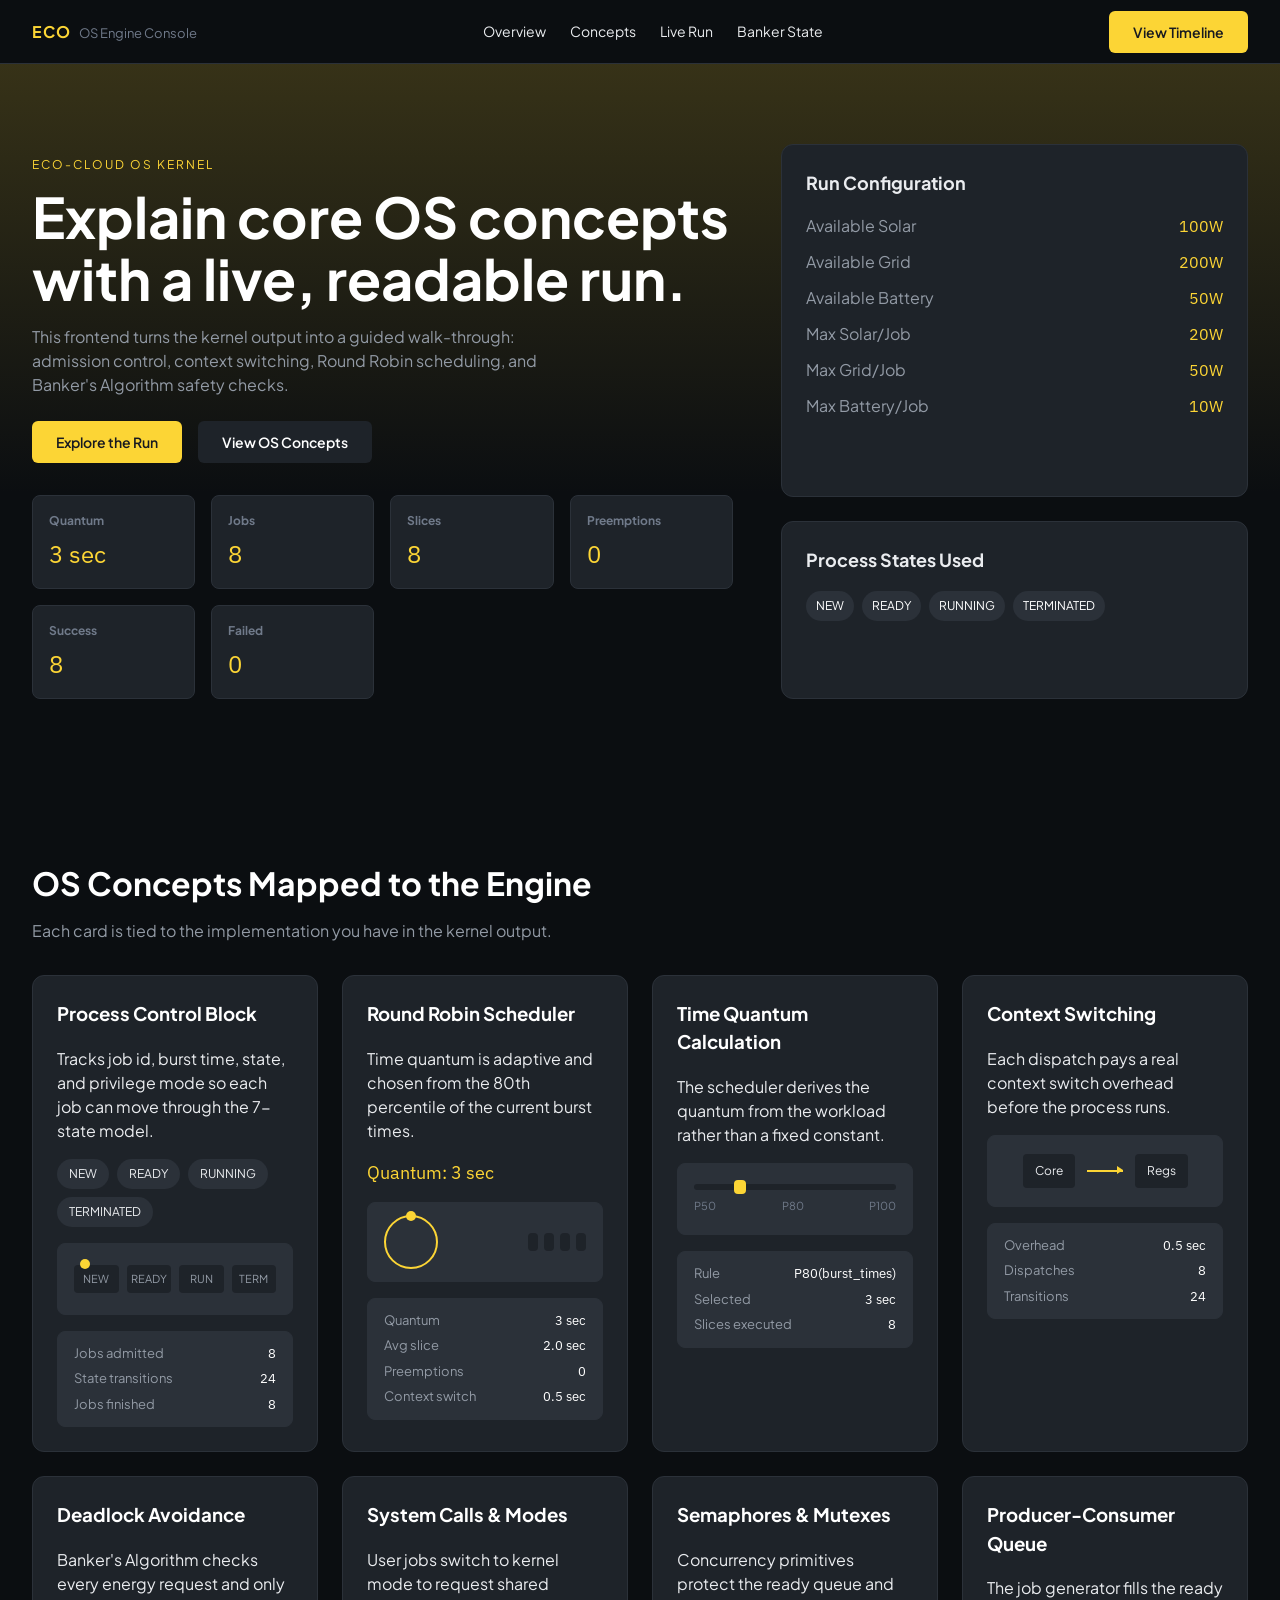
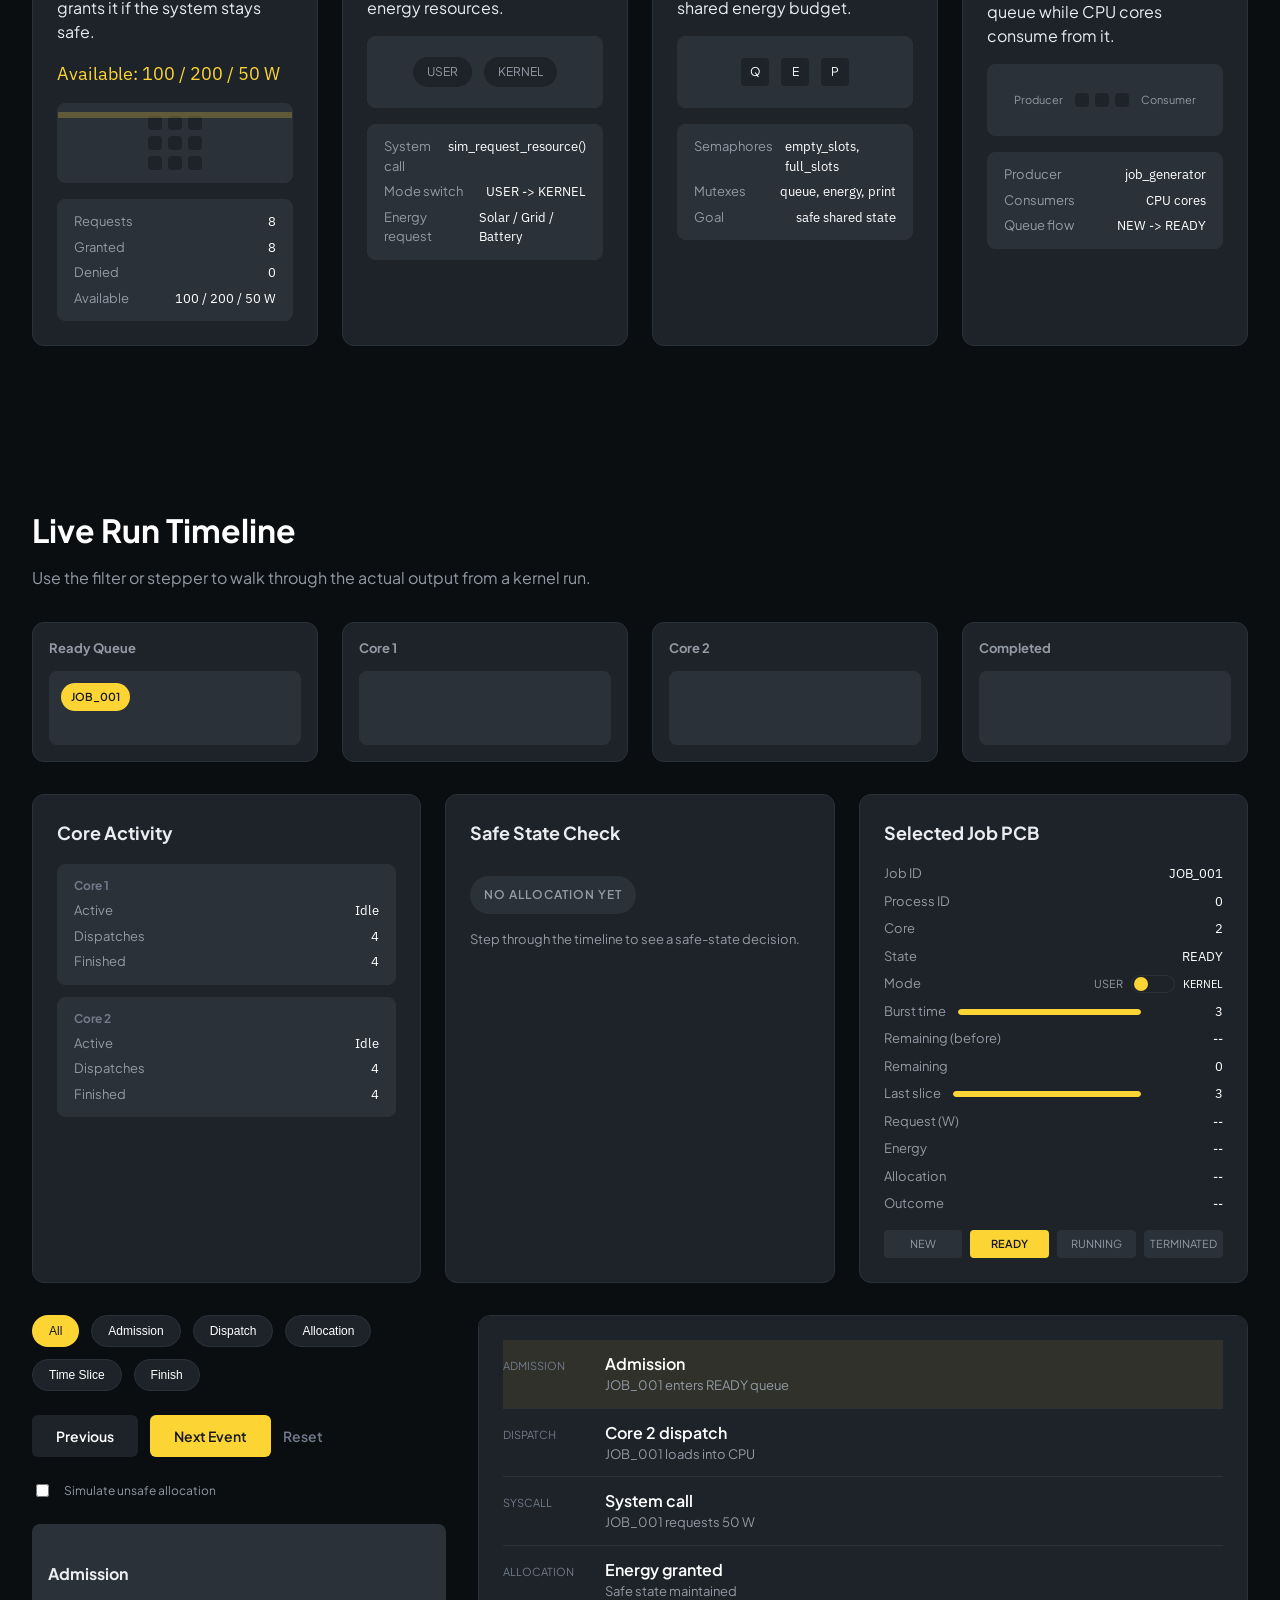
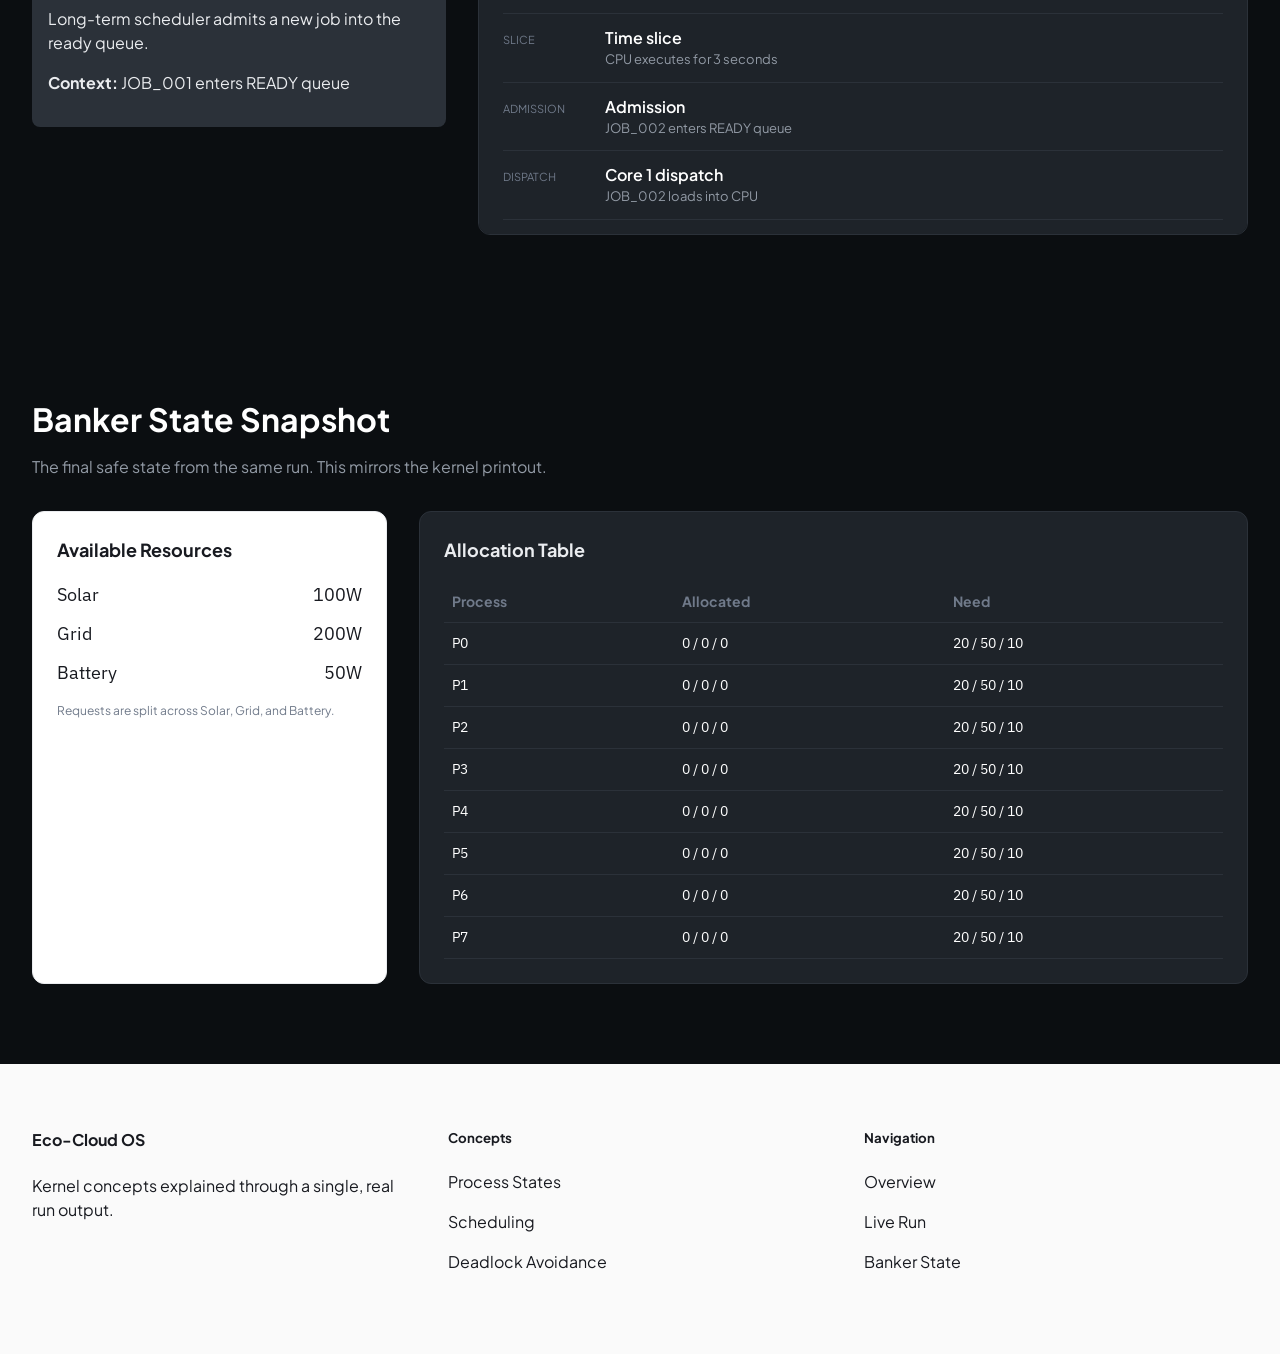
==== src/os_engine/frontend/index.html @ 84fdca2f "frontend added" ====
<!DOCTYPE html>
<html lang="en">
<head>
  <meta charset="utf-8" />
  <meta name="viewport" content="width=device-width, initial-scale=1" />
  <title>Eco-Cloud OS Engine Frontend</title>
  <link rel="stylesheet" href="styles.css" />
</head>
<body>
  <header class="top-nav">
    <div class="nav-brand">
      <span class="brand-mark">ECO</span>
      <span class="brand-sub">OS Engine Console</span>
    </div>
    <nav class="nav-links">
      <a href="#overview">Overview</a>
      <a href="#concepts">Concepts</a>
      <a href="#run">Live Run</a>
      <a href="#banker">Banker State</a>
    </nav>
    <button class="btn-primary" data-scroll="run">View Timeline</button>
  </header>

  <main>
    <section class="hero" id="overview">
      <div class="hero-content">
        <p class="eyebrow">Eco-Cloud OS Kernel</p>
        <h1>Explain core OS concepts with a live, readable run.</h1>
        <p class="hero-subtitle">
          This frontend turns the kernel output into a guided walk-through: admission control,
          context switching, Round Robin scheduling, and Banker's Algorithm safety checks.
        </p>
        <div class="hero-actions">
          <button class="btn-primary" data-scroll="run">Explore the Run</button>
          <button class="btn-secondary" data-scroll="concepts">View OS Concepts</button>
        </div>
        <div class="hero-stats" id="summary-cards"></div>
      </div>
      <div class="hero-panel">
        <div class="panel-card">
          <h3>Run Configuration</h3>
          <div class="panel-grid" id="run-config"></div>
        </div>
        <div class="panel-card">
          <h3>Process States Used</h3>
          <div class="state-chips" id="state-chips"></div>
        </div>
      </div>
    </section>

    <section class="section" id="concepts">
      <div class="section-header">
        <h2>OS Concepts Mapped to the Engine</h2>
        <p>Each card is tied to the implementation you have in the kernel output.</p>
      </div>
      <div class="card-grid">
        <article class="concept-card">
          <h3>Process Control Block</h3>
          <p>Tracks job id, burst time, state, and privilege mode so each job can move through the 7-state model.</p>
          <div class="pill-row">
            <span>NEW</span><span>READY</span><span>RUNNING</span><span>TERMINATED</span>
          </div>
          <div class="concept-visual pcb-visual" aria-hidden="true">
            <div class="state-track">
              <span>NEW</span>
              <span>READY</span>
              <span>RUN</span>
              <span>TERM</span>
              <div class="state-dot"></div>
            </div>
          </div>
          <div class="concept-detail" id="pcb-details"></div>
        </article>
        <article class="concept-card">
          <h3>Round Robin Scheduler</h3>
          <p>Time quantum is adaptive and chosen from the 80th percentile of the current burst times.</p>
          <div class="metric" id="rr-quantum">Quantum: -- sec</div>
          <div class="concept-visual rr-visual" aria-hidden="true">
            <div class="rr-ring">
              <div class="rr-token"></div>
            </div>
            <div class="rr-queue">
              <span></span><span></span><span></span><span></span>
            </div>
          </div>
          <div class="concept-detail" id="rr-details"></div>
        </article>
        <article class="concept-card">
          <h3>Time Quantum Calculation</h3>
          <p>The scheduler derives the quantum from the workload rather than a fixed constant.</p>
          <div class="concept-visual quantum-visual" aria-hidden="true">
            <div class="quantum-bar">
              <div class="quantum-marker"></div>
            </div>
            <div class="quantum-labels">
              <span>P50</span><span>P80</span><span>P100</span>
            </div>
          </div>
          <div class="concept-detail" id="quantum-details"></div>
        </article>
        <article class="concept-card">
          <h3>Context Switching</h3>
          <p>Each dispatch pays a real context switch overhead before the process runs.</p>
          <div class="concept-visual context-visual" aria-hidden="true">
            <div class="context-core">Core</div>
            <div class="context-arrow"></div>
            <div class="context-reg">Regs</div>
          </div>
          <div class="concept-detail" id="context-details"></div>
        </article>
        <article class="concept-card">
          <h3>Deadlock Avoidance</h3>
          <p>Banker's Algorithm checks every energy request and only grants it if the system stays safe.</p>
          <div class="metric" id="banker-available">Available: --</div>
          <div class="concept-visual banker-visual" aria-hidden="true">
            <div class="banker-grid">
              <span></span><span></span><span></span>
              <span></span><span></span><span></span>
              <span></span><span></span><span></span>
            </div>
            <div class="banker-scan"></div>
          </div>
          <div class="concept-detail" id="banker-details"></div>
        </article>
        <article class="concept-card">
          <h3>System Calls & Modes</h3>
          <p>User jobs switch to kernel mode to request shared energy resources.</p>
          <div class="concept-visual syscall-visual" aria-hidden="true">
            <div class="syscall-pill user">USER</div>
            <div class="syscall-pill kernel">KERNEL</div>
          </div>
          <div class="concept-detail" id="syscall-details"></div>
        </article>
        <article class="concept-card">
          <h3>Semaphores & Mutexes</h3>
          <p>Concurrency primitives protect the ready queue and shared energy budget.</p>
          <div class="concept-visual sync-visual" aria-hidden="true">
            <div class="lock">Q</div>
            <div class="lock">E</div>
            <div class="lock">P</div>
          </div>
          <div class="concept-detail" id="sync-details"></div>
        </article>
        <article class="concept-card">
          <h3>Producer-Consumer Queue</h3>
          <p>The job generator fills the ready queue while CPU cores consume from it.</p>
          <div class="concept-visual queue-visual" aria-hidden="true">
            <div class="queue-producer">Producer</div>
            <div class="queue-buffer">
              <span></span><span></span><span></span>
            </div>
            <div class="queue-consumer">Consumer</div>
          </div>
          <div class="concept-detail" id="queue-details"></div>
        </article>
      </div>
    </section>

    <section class="section" id="run">
      <div class="section-header">
        <h2>Live Run Timeline</h2>
        <p>Use the filter or stepper to walk through the actual output from a kernel run.</p>
      </div>
      <div class="core-sim">
        <div class="core-column">
          <h4>Ready Queue</h4>
          <div class="slot" id="queue-lane"></div>
        </div>
        <div class="core-column">
          <h4>Core 1</h4>
          <div class="slot" id="core-1"></div>
        </div>
        <div class="core-column">
          <h4>Core 2</h4>
          <div class="slot" id="core-2"></div>
        </div>
        <div class="core-column">
          <h4>Completed</h4>
          <div class="slot" id="done-lane"></div>
        </div>
      </div>
      <div class="run-insights">
        <div class="panel-card">
          <h3>Core Activity</h3>
          <div class="core-stats" id="core-stats"></div>
        </div>
        <div class="panel-card">
          <h3>Safe State Check</h3>
          <div class="safe-indicator" id="safe-indicator"></div>
          <div class="safe-detail" id="safe-detail"></div>
          <div class="matrix-table" id="matrix-grid"></div>
        </div>
        <div class="panel-card">
          <h3>Selected Job PCB</h3>
          <div class="pcb-grid" id="pcb-grid"></div>
          <div class="lifecycle" id="lifecycle-steps"></div>
        </div>
      </div>
      <div class="run-layout">
        <div class="run-controls">
          <div class="filter-row" id="event-filters"></div>
          <div class="stepper">
            <button class="btn-secondary" id="step-prev">Previous</button>
            <button class="btn-primary" id="step-next">Next Event</button>
            <button class="btn-tertiary" id="step-reset">Reset</button>
          </div>
          <label class="toggle">
            <input type="checkbox" id="unsafe-toggle" />
            <span>Simulate unsafe allocation</span>
          </label>
          <div class="event-detail" id="event-detail">
            <p>Select an event to see the explanation.</p>
          </div>
        </div>
        <div class="run-events" id="event-list"></div>
      </div>
    </section>

    <section class="section" id="banker">
      <div class="section-header">
        <h2>Banker State Snapshot</h2>
        <p>The final safe state from the same run. This mirrors the kernel printout.</p>
      </div>
      <div class="banker-layout">
        <div class="panel-card light">
          <h3>Available Resources</h3>
          <div class="resource-grid" id="available-grid"></div>
          <div class="resource-note">Requests are split across Solar, Grid, and Battery.</div>
        </div>
        <div class="panel-card">
          <h3>Allocation Table</h3>
          <div class="table-wrap">
            <table>
              <thead>
                <tr>
                  <th>Process</th>
                  <th>Allocated</th>
                  <th>Need</th>
                </tr>
              </thead>
              <tbody id="banker-table"></tbody>
            </table>
          </div>
        </div>
      </div>
    </section>
  </main>

  <footer class="footer-light">
    <div class="footer-grid">
      <div>
        <h4>Eco-Cloud OS</h4>
        <p>Kernel concepts explained through a single, real run output.</p>
      </div>
      <div>
        <h5>Concepts</h5>
        <p>Process States</p>
        <p>Scheduling</p>
        <p>Deadlock Avoidance</p>
      </div>
      <div>
        <h5>Navigation</h5>
        <p>Overview</p>
        <p>Live Run</p>
        <p>Banker State</p>
      </div>
    </div>
  </footer>

  <script src="app.js"></script>
</body>
</html>
---- src/os_engine/frontend/styles.css ----
@import url("https://fonts.googleapis.com/css2?family=IBM+Plex+Sans:wght@400;500;600;700&family=Plus+Jakarta+Sans:wght@400;500;600;700&display=swap");

:root {
  --primary: #fcd535;
  --primary-active: #f0b90b;
  --primary-disabled: #3a3a1f;
  --ink: #181a20;
  --body: #eaecef;
  --body-on-light: #181a20;
  --muted: #707a8a;
  --muted-strong: #929aa5;
  --hairline-on-light: #eaecef;
  --hairline-on-dark: #2b3139;
  --border-strong: #cdd1d6;
  --canvas-light: #ffffff;
  --canvas-dark: #0b0e11;
  --surface-card-dark: #1e2329;
  --surface-elevated-dark: #2b3139;
  --surface-soft-light: #fafafa;
  --surface-strong-light: #f5f5f5;
  --on-primary: #181a20;
  --on-dark: #ffffff;
  --trading-up: #0ecb81;
  --trading-down: #f6465d;
  --info: #3b82f6;

  --radius-sm: 4px;
  --radius-md: 6px;
  --radius-lg: 8px;
  --radius-xl: 12px;
  --radius-pill: 9999px;

  --space-xs: 8px;
  --space-sm: 12px;
  --space-md: 16px;
  --space-lg: 24px;
  --space-xl: 32px;
  --space-xxl: 48px;
  --space-section: 80px;

  --font-display: "Plus Jakarta Sans", "BinanceNova", -apple-system, BlinkMacSystemFont, "Segoe UI", sans-serif;
  --font-number: "IBM Plex Sans", "BinancePlex", "Plus Jakarta Sans", sans-serif;
}

* {
  box-sizing: border-box;
}

body {
  margin: 0;
  font-family: var(--font-display);
  background: var(--canvas-dark);
  color: var(--body);
  line-height: 1.5;
}

a {
  color: inherit;
  text-decoration: none;
}

.top-nav {
  display: flex;
  align-items: center;
  justify-content: space-between;
  padding: 0 var(--space-xl);
  height: 64px;
  background: var(--canvas-dark);
  border-bottom: 1px solid var(--hairline-on-dark);
  position: sticky;
  top: 0;
  z-index: 10;
}

.nav-brand {
  display: flex;
  align-items: baseline;
  gap: var(--space-xs);
}

.brand-mark {
  font-weight: 700;
  color: var(--primary);
  letter-spacing: 1px;
}

.brand-sub {
  font-size: 13px;
  color: var(--muted);
}

.nav-links {
  display: flex;
  gap: var(--space-lg);
  font-size: 14px;
  color: var(--body);
}

.btn-primary,
.btn-secondary,
.btn-tertiary {
  border: none;
  cursor: pointer;
  font-family: var(--font-display);
  font-size: 14px;
  font-weight: 600;
}

.btn-primary {
  background: var(--primary);
  color: var(--on-primary);
  padding: 12px 24px;
  border-radius: var(--radius-md);
}

.btn-secondary {
  background: var(--surface-card-dark);
  color: var(--on-dark);
  padding: 12px 24px;
  border-radius: var(--radius-md);
}

.btn-tertiary {
  background: transparent;
  color: var(--muted);
  padding: 12px 0;
}

.hero {
  display: grid;
  grid-template-columns: minmax(0, 1.2fr) minmax(0, 0.8fr);
  gap: var(--space-xxl);
  padding: var(--space-section) var(--space-xl);
  background: linear-gradient(180deg, rgba(252, 213, 53, 0.18) 0%, rgba(11, 14, 17, 0.9) 60%);
}

.hero-content h1 {
  font-size: 56px;
  line-height: 1.1;
  margin: 0 0 var(--space-md);
  color: var(--on-dark);
}

.eyebrow {
  text-transform: uppercase;
  letter-spacing: 2px;
  font-size: 12px;
  color: var(--primary);
}

.hero-subtitle {
  max-width: 520px;
  color: var(--muted-strong);
}

.hero-actions {
  display: flex;
  gap: var(--space-md);
  margin: var(--space-lg) 0 var(--space-xl);
}

.hero-stats {
  display: grid;
  grid-template-columns: repeat(auto-fit, minmax(160px, 1fr));
  gap: var(--space-md);
}

.stat-card {
  padding: var(--space-md);
  border-radius: var(--radius-lg);
  background: var(--surface-card-dark);
  border: 1px solid var(--hairline-on-dark);
}

.stat-card h4 {
  margin: 0 0 6px;
  font-size: 12px;
  color: var(--muted);
}

.stat-card .value {
  font-family: var(--font-number);
  font-size: 24px;
  color: var(--primary);
}

.hero-panel {
  display: grid;
  gap: var(--space-lg);
}

.panel-card {
  background: var(--surface-card-dark);
  border-radius: var(--radius-xl);
  padding: var(--space-lg);
  border: 1px solid var(--hairline-on-dark);
}

.panel-card.light {
  background: var(--canvas-light);
  color: var(--body-on-light);
  border: 1px solid var(--hairline-on-light);
}

.panel-card h3 {
  margin-top: 0;
  font-size: 18px;
}

.panel-grid {
  display: grid;
  gap: var(--space-sm);
}

.panel-row {
  display: flex;
  justify-content: space-between;
  color: var(--muted-strong);
}

.panel-row span:last-child {
  color: var(--primary);
  font-family: var(--font-number);
}

.state-chips {
  display: flex;
  flex-wrap: wrap;
  gap: var(--space-xs);
}

.state-chips span {
  padding: 6px 10px;
  border-radius: var(--radius-pill);
  background: var(--surface-elevated-dark);
  font-size: 12px;
  color: var(--on-dark);
}

.section {
  padding: var(--space-section) var(--space-xl);
}

.section-header h2 {
  margin: 0 0 var(--space-sm);
  font-size: 32px;
  color: var(--on-dark);
}

.section-header p {
  margin: 0 0 var(--space-xl);
  color: var(--muted-strong);
}

.card-grid {
  display: grid;
  grid-template-columns: repeat(auto-fit, minmax(240px, 1fr));
  gap: var(--space-lg);
}

.concept-card {
  background: var(--surface-card-dark);
  padding: var(--space-lg);
  border-radius: var(--radius-xl);
  border: 1px solid var(--hairline-on-dark);
}

.concept-card h3 {
  margin-top: 0;
  color: var(--on-dark);
}

.pill-row {
  display: flex;
  gap: var(--space-xs);
  margin-top: var(--space-md);
  flex-wrap: wrap;
}

.pill-row span {
  padding: 6px 12px;
  border-radius: var(--radius-pill);
  background: var(--surface-elevated-dark);
  font-size: 12px;
}

.metric {
  margin-top: var(--space-md);
  font-family: var(--font-number);
  font-size: 18px;
  color: var(--primary);
}

.concept-visual {
  margin-top: var(--space-md);
  padding: var(--space-sm) var(--space-md);
  border-radius: var(--radius-lg);
  background: var(--surface-elevated-dark);
  border: 1px solid var(--hairline-on-dark);
  display: flex;
  align-items: center;
  justify-content: center;
  min-height: 72px;
  position: relative;
  overflow: hidden;
}

.state-track {
  display: grid;
  grid-template-columns: repeat(4, 1fr);
  gap: var(--space-xs);
  width: 100%;
  text-align: center;
  font-size: 11px;
  color: var(--muted-strong);
  position: relative;
}

.state-track span {
  padding: 6px 0;
  border-radius: var(--radius-sm);
  background: var(--surface-card-dark);
}

.state-dot {
  position: absolute;
  top: -6px;
  left: 6px;
  width: 10px;
  height: 10px;
  border-radius: 50%;
  background: var(--primary);
  animation: state-move 4s steps(4) infinite;
}

.rr-visual {
  justify-content: space-between;
}

.rr-ring {
  width: 54px;
  height: 54px;
  border-radius: 50%;
  border: 2px solid var(--primary);
  position: relative;
}

.rr-token {
  position: absolute;
  width: 10px;
  height: 10px;
  border-radius: 50%;
  background: var(--primary);
  top: -6px;
  left: 50%;
  transform: translateX(-50%);
  animation: rr-spin 3s linear infinite;
  transform-origin: 50% 32px;
}

.rr-queue {
  display: flex;
  gap: 6px;
}

.rr-queue span {
  width: 10px;
  height: 18px;
  border-radius: var(--radius-sm);
  background: var(--surface-card-dark);
  animation: rr-pulse 2.6s infinite;
}

.rr-queue span:nth-child(2) {
  animation-delay: 0.4s;
}

.rr-queue span:nth-child(3) {
  animation-delay: 0.8s;
}

.rr-queue span:nth-child(4) {
  animation-delay: 1.2s;
}

.quantum-visual {
  flex-direction: column;
  gap: 8px;
}

.quantum-bar {
  width: 100%;
  height: 6px;
  border-radius: var(--radius-pill);
  background: var(--surface-card-dark);
  position: relative;
}

.quantum-marker {
  position: absolute;
  top: -4px;
  left: 20%;
  width: 12px;
  height: 14px;
  border-radius: var(--radius-sm);
  background: var(--primary);
  animation: quantum-slide 3s ease-in-out infinite;
}

.quantum-labels {
  width: 100%;
  display: flex;
  justify-content: space-between;
  font-size: 11px;
  color: var(--muted);
}

.context-visual {
  gap: var(--space-sm);
}

.context-core,
.context-reg {
  padding: 8px 12px;
  border-radius: var(--radius-sm);
  background: var(--surface-card-dark);
  font-size: 12px;
}

.context-arrow {
  width: 36px;
  height: 2px;
  background: var(--primary);
  position: relative;
  animation: context-swap 2.6s ease-in-out infinite;
}

.context-arrow::after {
  content: "";
  position: absolute;
  right: 0;
  top: -4px;
  border-left: 6px solid var(--primary);
  border-top: 4px solid transparent;
  border-bottom: 4px solid transparent;
}

.banker-visual {
  position: relative;
}

.banker-grid {
  display: grid;
  grid-template-columns: repeat(3, 14px);
  gap: 6px;
}

.banker-grid span {
  width: 14px;
  height: 14px;
  border-radius: var(--radius-sm);
  background: var(--surface-card-dark);
}

.banker-scan {
  position: absolute;
  width: 100%;
  height: 6px;
  background: rgba(252, 213, 53, 0.25);
  top: 8px;
  left: 0;
  animation: banker-scan 2.8s ease-in-out infinite;
}

.syscall-visual {
  gap: var(--space-sm);
}

.syscall-pill {
  padding: 6px 14px;
  border-radius: var(--radius-pill);
  font-size: 12px;
  background: var(--surface-card-dark);
  color: var(--muted-strong);
}

.syscall-pill.kernel {
  animation: syscall-toggle 2.4s infinite;
}

.sync-visual {
  gap: var(--space-sm);
}

.lock {
  width: 28px;
  height: 28px;
  border-radius: var(--radius-sm);
  background: var(--surface-card-dark);
  display: grid;
  place-items: center;
  font-size: 12px;
  color: var(--on-dark);
  animation: lock-pulse 2.6s infinite;
}

.lock:nth-child(2) {
  animation-delay: 0.4s;
}

.lock:nth-child(3) {
  animation-delay: 0.8s;
}

.queue-visual {
  gap: var(--space-sm);
}

.queue-producer,
.queue-consumer {
  font-size: 11px;
  color: var(--muted-strong);
}

.queue-buffer {
  display: flex;
  gap: 6px;
}

.queue-buffer span {
  width: 14px;
  height: 14px;
  border-radius: var(--radius-sm);
  background: var(--surface-card-dark);
  animation: queue-fill 2.2s infinite;
}

.queue-buffer span:nth-child(2) {
  animation-delay: 0.4s;
}

.queue-buffer span:nth-child(3) {
  animation-delay: 0.8s;
}

.concept-detail {
  margin-top: var(--space-md);
  padding: var(--space-sm) var(--space-md);
  border-radius: var(--radius-lg);
  background: var(--surface-elevated-dark);
  border: 1px solid var(--hairline-on-dark);
  font-size: 13px;
  color: var(--muted-strong);
  display: grid;
  gap: 6px;
}

.concept-detail .detail-row {
  display: flex;
  justify-content: space-between;
  gap: var(--space-sm);
}

.concept-detail .detail-row span:last-child {
  color: var(--on-dark);
  font-family: var(--font-number);
}

.run-layout {
  display: grid;
  grid-template-columns: minmax(280px, 0.7fr) minmax(0, 1.3fr);
  gap: var(--space-xl);
}

.core-sim {
  display: grid;
  grid-template-columns: repeat(auto-fit, minmax(180px, 1fr));
  gap: var(--space-lg);
  margin-bottom: var(--space-xl);
}

.run-insights {
  display: grid;
  grid-template-columns: repeat(auto-fit, minmax(240px, 1fr));
  gap: var(--space-lg);
  margin-bottom: var(--space-xl);
}

.core-stats {
  display: grid;
  gap: var(--space-sm);
}

.core-card {
  padding: var(--space-sm) var(--space-md);
  border-radius: var(--radius-lg);
  background: var(--surface-elevated-dark);
  border: 1px solid var(--hairline-on-dark);
  display: grid;
  gap: 6px;
  font-size: 13px;
}

.core-card h4 {
  margin: 0;
  font-size: 12px;
  color: var(--muted);
}

.core-row {
  display: flex;
  justify-content: space-between;
  color: var(--muted-strong);
}

.core-row span:last-child {
  color: var(--on-dark);
  font-family: var(--font-number);
}

.safe-indicator {
  margin-top: var(--space-sm);
  padding: 10px 14px;
  border-radius: var(--radius-pill);
  font-weight: 600;
  font-size: 12px;
  text-transform: uppercase;
  letter-spacing: 1px;
  background: var(--surface-elevated-dark);
  color: var(--muted-strong);
  display: inline-flex;
  align-items: center;
  gap: 8px;
}

.safe-indicator.safe {
  background: rgba(14, 203, 129, 0.16);
  color: var(--trading-up);
}

.safe-indicator.unsafe {
  background: rgba(246, 70, 93, 0.18);
  color: var(--trading-down);
}

.safe-detail {
  margin-top: var(--space-md);
  font-size: 13px;
  color: var(--muted-strong);
  display: grid;
  gap: 6px;
}

.matrix-table {
  margin-top: var(--space-md);
  display: grid;
  grid-template-columns: 1fr repeat(3, minmax(46px, 1fr));
  gap: 6px 10px;
  font-size: 11px;
  color: var(--muted-strong);
  font-family: var(--font-number);
}

.matrix-table .matrix-head {
  text-transform: uppercase;
  letter-spacing: 1px;
  color: var(--muted);
  font-size: 10px;
}

.matrix-table .matrix-cell {
  padding: 4px 6px;
  border-radius: var(--radius-sm);
  background: var(--surface-elevated-dark);
  color: var(--on-dark);
  text-align: right;
}

.matrix-table .matrix-row-label {
  text-align: left;
  color: var(--muted-strong);
}

.pcb-grid {
  display: grid;
  gap: var(--space-xs);
  margin-top: var(--space-sm);
}

.pcb-row {
  display: flex;
  justify-content: space-between;
  font-size: 13px;
  color: var(--muted-strong);
  gap: var(--space-sm);
  align-items: center;
}

.pcb-row span:last-child {
  color: var(--on-dark);
  font-family: var(--font-number);
}

.pcb-bar {
  flex: 1;
  height: 6px;
  border-radius: var(--radius-pill);
  background: var(--surface-card-dark);
  position: relative;
  overflow: hidden;
}

.pcb-bar-fill {
  height: 100%;
  background: var(--primary);
  border-radius: var(--radius-pill);
  width: 0;
  transition: width 0.3s ease;
}

.pcb-value {
  min-width: 70px;
  text-align: right;
}

.mode-switch {
  display: inline-flex;
  align-items: center;
  gap: 8px;
  margin-left: auto;
}

.mode-label {
  font-size: 11px;
  color: var(--muted-strong);
}

.mode-track {
  width: 44px;
  height: 18px;
  border-radius: var(--radius-pill);
  background: var(--surface-card-dark);
  border: 1px solid var(--hairline-on-dark);
  position: relative;
}

.mode-knob {
  width: 14px;
  height: 14px;
  border-radius: 50%;
  background: var(--primary);
  position: absolute;
  top: 1px;
  left: 2px;
  transition: transform 0.2s ease;
}

.mode-switch.kernel .mode-knob {
  transform: translateX(24px);
}

.lifecycle {
  margin-top: var(--space-md);
  display: grid;
  grid-template-columns: repeat(4, 1fr);
  gap: var(--space-xs);
  font-size: 11px;
}

.lifecycle span {
  padding: 6px 0;
  text-align: center;
  border-radius: var(--radius-sm);
  background: var(--surface-elevated-dark);
  color: var(--muted-strong);
}

.lifecycle span.active {
  background: var(--primary);
  color: var(--on-primary);
  font-weight: 600;
}

.core-column {
  background: var(--surface-card-dark);
  border-radius: var(--radius-xl);
  padding: var(--space-md);
  border: 1px solid var(--hairline-on-dark);
  min-height: 140px;
  display: flex;
  flex-direction: column;
  gap: var(--space-sm);
}

.core-column h4 {
  margin: 0;
  font-size: 13px;
  color: var(--muted-strong);
}

.slot {
  flex: 1;
  border-radius: var(--radius-lg);
  background: var(--surface-elevated-dark);
  padding: var(--space-sm);
  display: flex;
  gap: 6px;
  flex-wrap: wrap;
  align-content: flex-start;
}

.job-chip {
  padding: 6px 10px;
  border-radius: var(--radius-pill);
  background: var(--primary);
  color: var(--on-primary);
  font-size: 11px;
  font-weight: 600;
  animation: job-pop 0.4s ease;
  cursor: pointer;
}

.toggle {
  display: inline-flex;
  align-items: center;
  gap: var(--space-sm);
  font-size: 12px;
  color: var(--muted-strong);
}

.toggle input {
  accent-color: var(--primary);
}

.run-controls {
  display: flex;
  flex-direction: column;
  gap: var(--space-lg);
}

.filter-row {
  display: flex;
  flex-wrap: wrap;
  gap: var(--space-sm);
}

.filter-row button {
  background: var(--surface-card-dark);
  color: var(--on-dark);
  border: 1px solid var(--hairline-on-dark);
  padding: 8px 16px;
  border-radius: var(--radius-pill);
  cursor: pointer;
  font-size: 12px;
}

.filter-row button.active {
  background: var(--primary);
  color: var(--on-primary);
  border-color: transparent;
}

.stepper {
  display: flex;
  flex-wrap: wrap;
  gap: var(--space-sm);
}

.event-detail {
  background: var(--surface-elevated-dark);
  padding: var(--space-md);
  border-radius: var(--radius-lg);
  min-height: 120px;
}

.run-events {
  background: var(--surface-card-dark);
  border-radius: var(--radius-xl);
  border: 1px solid var(--hairline-on-dark);
  padding: var(--space-lg);
  max-height: 520px;
  overflow: auto;
}

.event-item {
  padding: var(--space-sm) 0;
  border-bottom: 1px solid var(--hairline-on-dark);
  display: grid;
  grid-template-columns: 90px 1fr;
  gap: var(--space-sm);
  align-items: baseline;
}

.event-item:last-child {
  border-bottom: none;
}

.event-tag {
  font-size: 11px;
  text-transform: uppercase;
  color: var(--muted);
}

.event-item.active {
  background: rgba(252, 213, 53, 0.08);
}

.event-item .event-title {
  color: var(--on-dark);
  font-weight: 600;
}

.event-item .event-desc {
  color: var(--muted-strong);
  font-size: 13px;
}

.banker-layout {
  display: grid;
  grid-template-columns: minmax(240px, 0.6fr) minmax(0, 1.4fr);
  gap: var(--space-xl);
}

.resource-grid {
  display: grid;
  gap: var(--space-sm);
}

.resource-row {
  display: flex;
  justify-content: space-between;
  font-family: var(--font-number);
  font-size: 18px;
}

.resource-note {
  margin-top: var(--space-md);
  font-size: 12px;
  color: var(--muted);
}

.table-wrap {
  overflow: auto;
}

table {
  width: 100%;
  border-collapse: collapse;
  font-size: 14px;
}

thead {
  text-align: left;
  color: var(--muted);
}

th, td {
  padding: 10px 8px;
  border-bottom: 1px solid var(--hairline-on-dark);
}

td {
  font-family: var(--font-number);
  color: var(--on-dark);
}

.footer-light {
  background: var(--surface-soft-light);
  color: var(--body-on-light);
  padding: 64px var(--space-xl);
}

.footer-grid {
  display: grid;
  gap: var(--space-xl);
  grid-template-columns: repeat(auto-fit, minmax(200px, 1fr));
}

.footer-grid h4,
.footer-grid h5 {
  margin-top: 0;
}

@keyframes state-move {
  0% {
    transform: translateX(0);
  }
  100% {
    transform: translateX(calc(100% - 24px));
  }
}

@keyframes rr-spin {
  0% {
    transform: translateX(-50%) rotate(0deg);
  }
  100% {
    transform: translateX(-50%) rotate(360deg);
  }
}

@keyframes rr-pulse {
  0%, 100% {
    background: var(--surface-card-dark);
  }
  50% {
    background: rgba(252, 213, 53, 0.4);
  }
}

@keyframes quantum-slide {
  0% {
    left: 15%;
  }
  50% {
    left: 65%;
  }
  100% {
    left: 30%;
  }
}

@keyframes context-swap {
  0%, 100% {
    width: 36px;
    opacity: 0.6;
  }
  50% {
    width: 56px;
    opacity: 1;
  }
}

@keyframes banker-scan {
  0% {
    top: 6px;
    opacity: 0.2;
  }
  50% {
    top: 32px;
    opacity: 0.6;
  }
  100% {
    top: 6px;
    opacity: 0.2;
  }
}

@keyframes syscall-toggle {
  0%, 100% {
    background: var(--surface-card-dark);
    color: var(--muted-strong);
  }
  50% {
    background: var(--primary);
    color: var(--on-primary);
  }
}

@keyframes lock-pulse {
  0%, 100% {
    background: var(--surface-card-dark);
  }
  50% {
    background: rgba(252, 213, 53, 0.35);
  }
}

@keyframes queue-fill {
  0%, 100% {
    background: var(--surface-card-dark);
  }
  50% {
    background: rgba(252, 213, 53, 0.4);
  }
}

@keyframes job-pop {
  0% {
    transform: scale(0.9);
    opacity: 0.5;
  }
  100% {
    transform: scale(1);
    opacity: 1;
  }
}

@media (max-width: 1024px) {
  .hero {
    grid-template-columns: 1fr;
  }

  .run-layout,
  .banker-layout {
    grid-template-columns: 1fr;
  }

  .top-nav {
    flex-direction: column;
    height: auto;
    gap: var(--space-sm);
    padding: var(--space-md) var(--space-lg);
  }

  .nav-links {
    flex-wrap: wrap;
    justify-content: center;
  }
}

@media (max-width: 720px) {
  .hero-content h1 {
    font-size: 38px;
  }

  .section {
    padding: 56px var(--space-lg);
  }
}
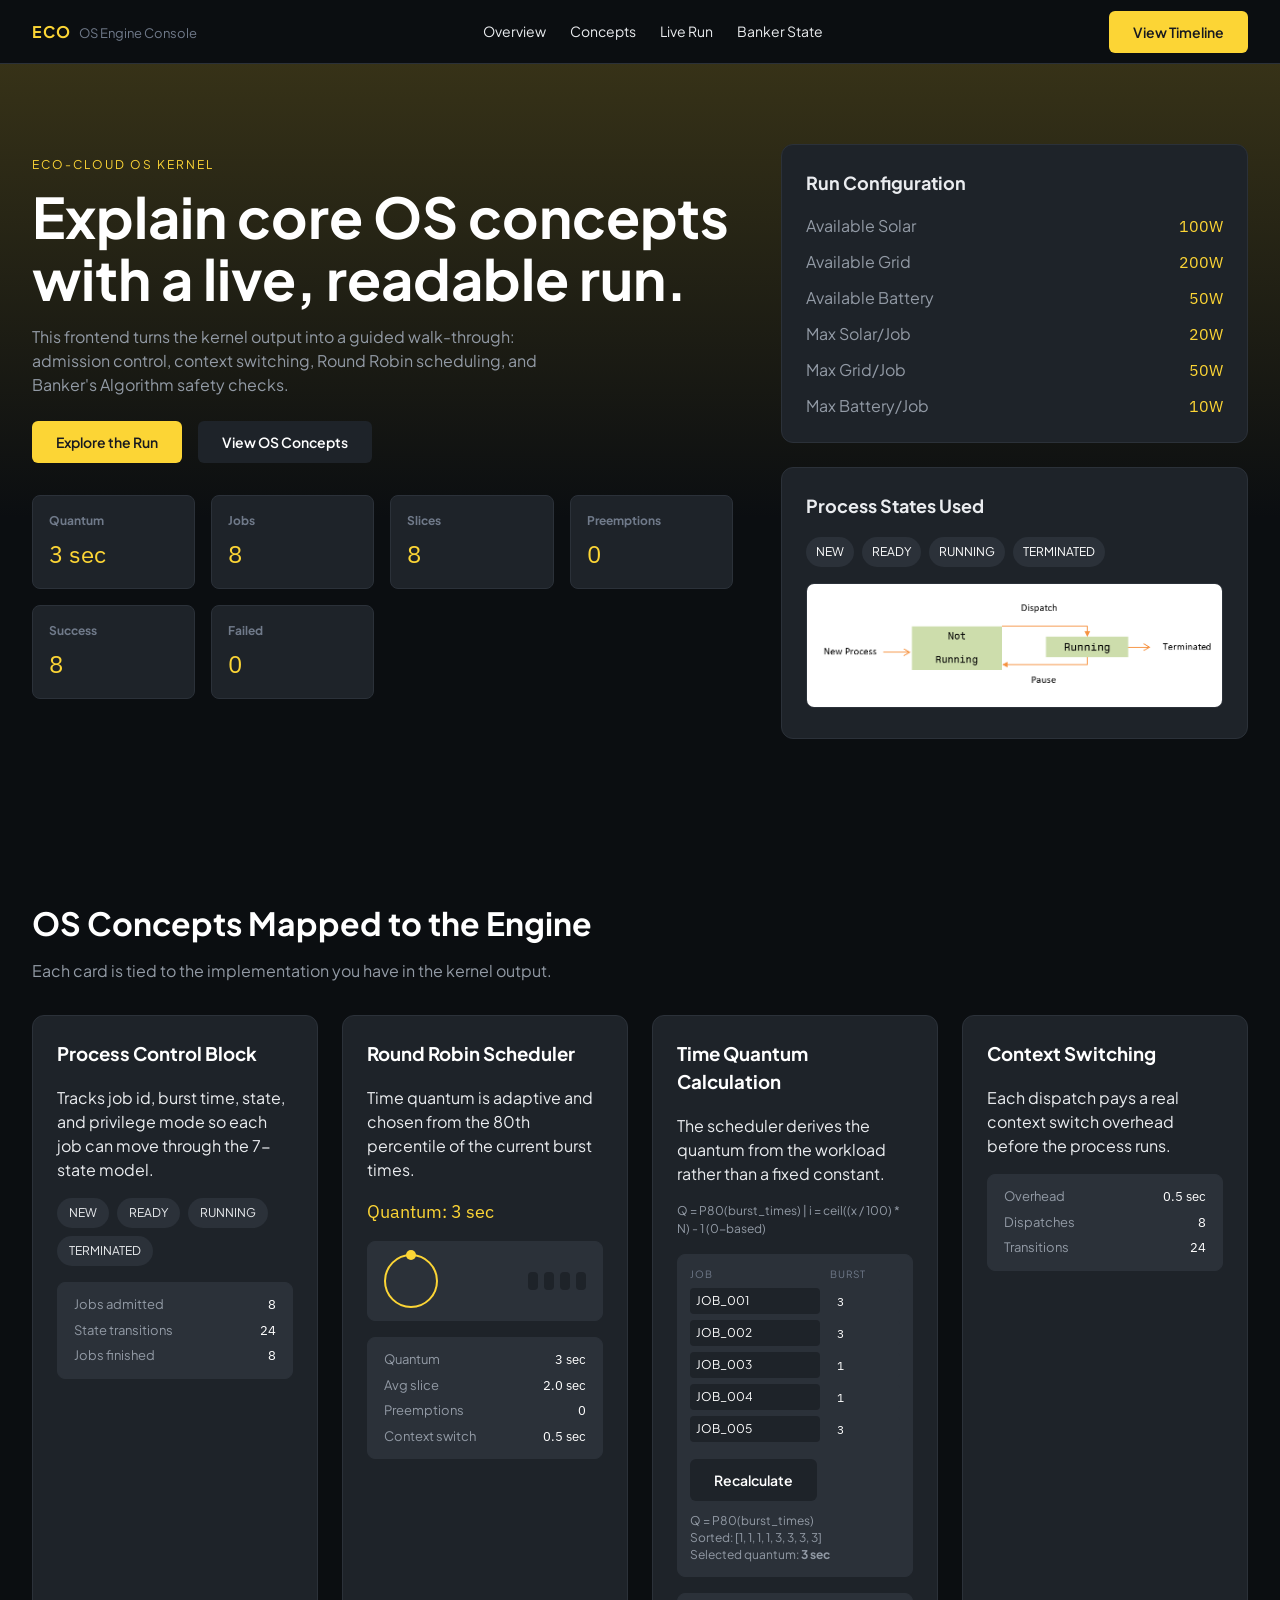
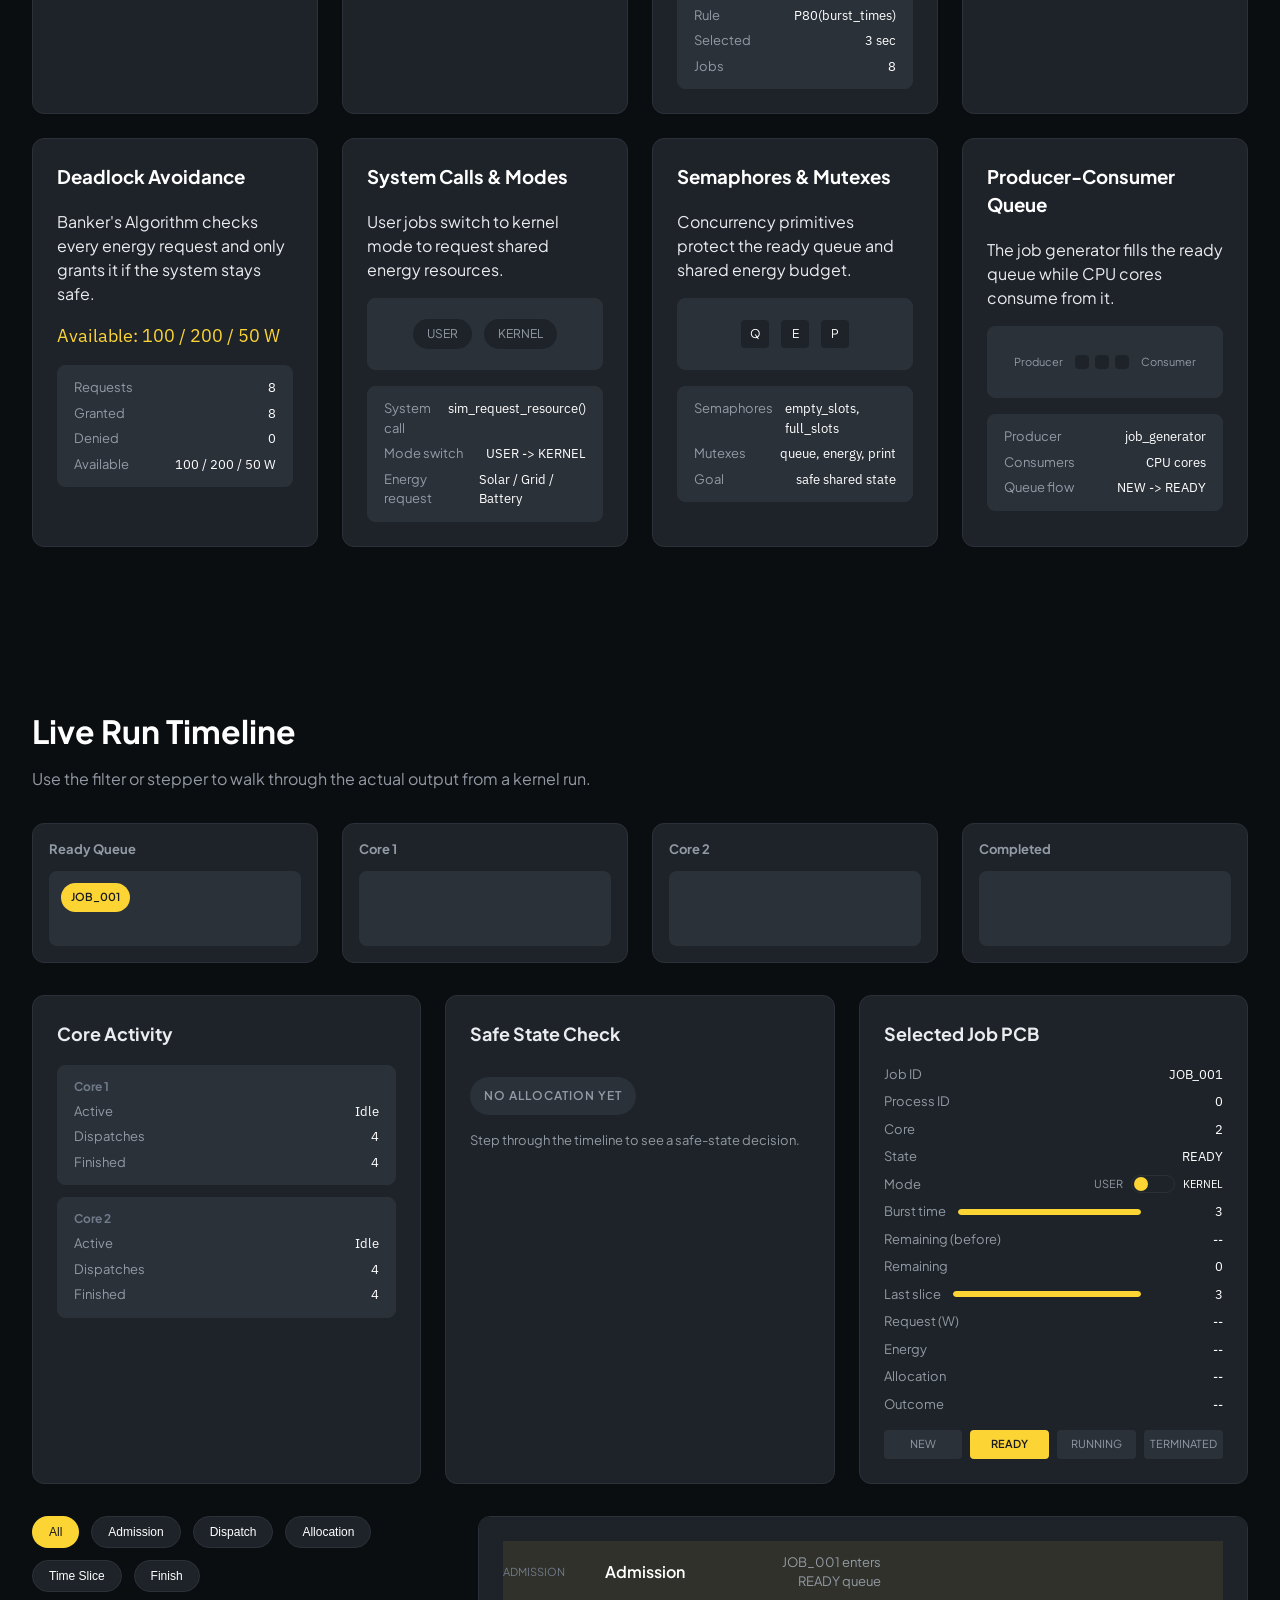
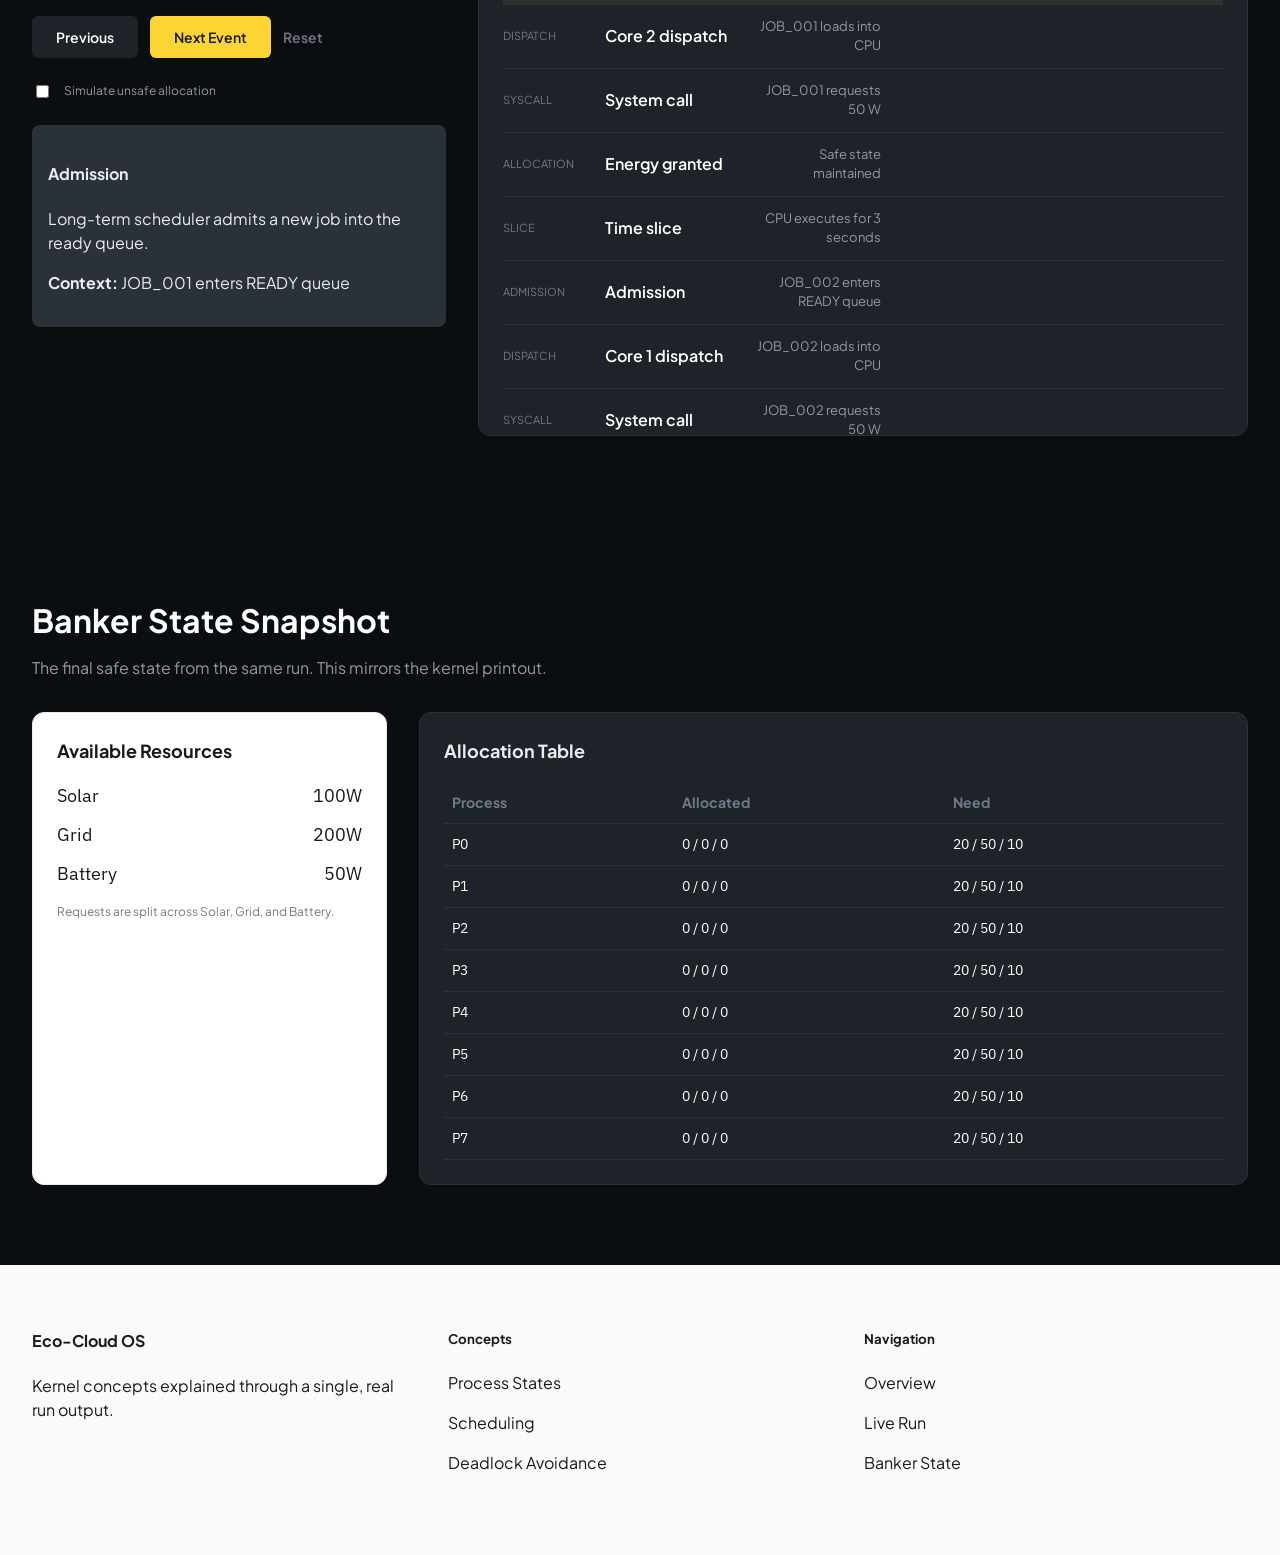
==== commit 0841a2df: "frontend update" ====
--- a/src/os_engine/frontend/index.html
+++ b/src/os_engine/frontend/index.html
@@ -44,6 +44,7 @@
         <div class="panel-card">
           <h3>Process States Used</h3>
           <div class="state-chips" id="state-chips"></div>
+          <img class="state-diagram" src="public/image.png" alt="Process state transitions" />
         </div>
       </div>
     </section>
@@ -59,15 +60,6 @@
           <p>Tracks job id, burst time, state, and privilege mode so each job can move through the 7-state model.</p>
           <div class="pill-row">
             <span>NEW</span><span>READY</span><span>RUNNING</span><span>TERMINATED</span>
-          </div>
-          <div class="concept-visual pcb-visual" aria-hidden="true">
-            <div class="state-track">
-              <span>NEW</span>
-              <span>READY</span>
-              <span>RUN</span>
-              <span>TERM</span>
-              <div class="state-dot"></div>
-            </div>
           </div>
           <div class="concept-detail" id="pcb-details"></div>
         </article>
@@ -88,38 +80,25 @@
         <article class="concept-card">
           <h3>Time Quantum Calculation</h3>
           <p>The scheduler derives the quantum from the workload rather than a fixed constant.</p>
-          <div class="concept-visual quantum-visual" aria-hidden="true">
-            <div class="quantum-bar">
-              <div class="quantum-marker"></div>
-            </div>
-            <div class="quantum-labels">
-              <span>P50</span><span>P80</span><span>P100</span>
-            </div>
+          <p class="quantum-formula">Q = P80(burst_times) | i = ceil((x / 100) * N) - 1 (0-based)</p>
+          <div class="quantum-tool" id="quantum-tool">
+            <div class="quantum-table" id="quantum-table"></div>
+            <div class="quantum-actions">
+              <button class="btn-secondary" id="quantum-recalc">Recalculate</button>
+            </div>
+            <div class="quantum-result" id="quantum-result"></div>
           </div>
           <div class="concept-detail" id="quantum-details"></div>
         </article>
         <article class="concept-card">
           <h3>Context Switching</h3>
           <p>Each dispatch pays a real context switch overhead before the process runs.</p>
-          <div class="concept-visual context-visual" aria-hidden="true">
-            <div class="context-core">Core</div>
-            <div class="context-arrow"></div>
-            <div class="context-reg">Regs</div>
-          </div>
           <div class="concept-detail" id="context-details"></div>
         </article>
         <article class="concept-card">
           <h3>Deadlock Avoidance</h3>
           <p>Banker's Algorithm checks every energy request and only grants it if the system stays safe.</p>
           <div class="metric" id="banker-available">Available: --</div>
-          <div class="concept-visual banker-visual" aria-hidden="true">
-            <div class="banker-grid">
-              <span></span><span></span><span></span>
-              <span></span><span></span><span></span>
-              <span></span><span></span><span></span>
-            </div>
-            <div class="banker-scan"></div>
-          </div>
           <div class="concept-detail" id="banker-details"></div>
         </article>
         <article class="concept-card">
--- a/src/os_engine/frontend/styles.css
+++ b/src/os_engine/frontend/styles.css
@@ -237,6 +237,14 @@
   color: var(--on-dark);
 }
 
+.state-diagram {
+  margin-top: var(--space-md);
+  width: 100%;
+  border-radius: var(--radius-lg);
+  border: 1px solid var(--hairline-on-dark);
+  background: var(--surface-card-dark);
+}
+
 .section {
   padding: var(--space-section) var(--space-xl);
 }
@@ -303,6 +311,68 @@
   min-height: 72px;
   position: relative;
   overflow: hidden;
+}
+
+.quantum-tool {
+  margin-top: var(--space-md);
+  padding: var(--space-sm);
+  border-radius: var(--radius-lg);
+  background: var(--surface-elevated-dark);
+  border: 1px solid var(--hairline-on-dark);
+  display: grid;
+  gap: var(--space-sm);
+  grid-template-columns: 1fr;
+}
+
+.quantum-table {
+  display: grid;
+  grid-template-columns: 1fr 70px;
+  gap: 6px 10px;
+  font-size: 12px;
+  color: var(--muted-strong);
+  max-height: 180px;
+  overflow: auto;
+}
+
+.quantum-table .quantum-head {
+  text-transform: uppercase;
+  font-size: 10px;
+  letter-spacing: 1px;
+  color: var(--muted);
+}
+
+.quantum-row {
+  padding: 4px 6px;
+  border-radius: var(--radius-sm);
+  background: var(--surface-card-dark);
+  color: var(--on-dark);
+}
+
+.quantum-input {
+  width: 100%;
+  background: transparent;
+  border: 1px solid var(--hairline-on-dark);
+  border-radius: var(--radius-sm);
+  color: var(--on-dark);
+  padding: 4px 6px;
+  font-family: var(--font-number);
+  font-size: 12px;
+}
+
+.quantum-actions {
+  display: flex;
+  justify-content: flex-start;
+}
+
+.quantum-result {
+  font-size: 12px;
+  color: var(--muted-strong);
+  line-height: 1.4;
+}
+
+.quantum-formula {
+  font-size: 12px;
+  color: var(--muted-strong);
 }
 
 .state-track {
@@ -886,9 +956,9 @@
   padding: var(--space-sm) 0;
   border-bottom: 1px solid var(--hairline-on-dark);
   display: grid;
-  grid-template-columns: 90px 1fr;
-  gap: var(--space-sm);
-  align-items: baseline;
+  grid-template-columns: 90px 1fr 1.2fr;
+  gap: var(--space-sm);
+  align-items: center;
 }
 
 .event-item:last-child {
@@ -913,6 +983,14 @@
 .event-item .event-desc {
   color: var(--muted-strong);
   font-size: 13px;
+  text-align: right;
+}
+
+.event-main {
+  display: grid;
+  grid-template-columns: minmax(0, 1fr) minmax(0, 1fr);
+  align-items: center;
+  gap: var(--space-sm);
 }
 
 .banker-layout {
@@ -1117,4 +1195,14 @@
   .section {
     padding: 56px var(--space-lg);
   }
-}
+
+  .quantum-tool {
+    grid-template-columns: 1fr;
+  }
+
+  .quantum-actions,
+  .quantum-result,
+  .quantum-table {
+    grid-column: 1 / -1;
+  }
+}
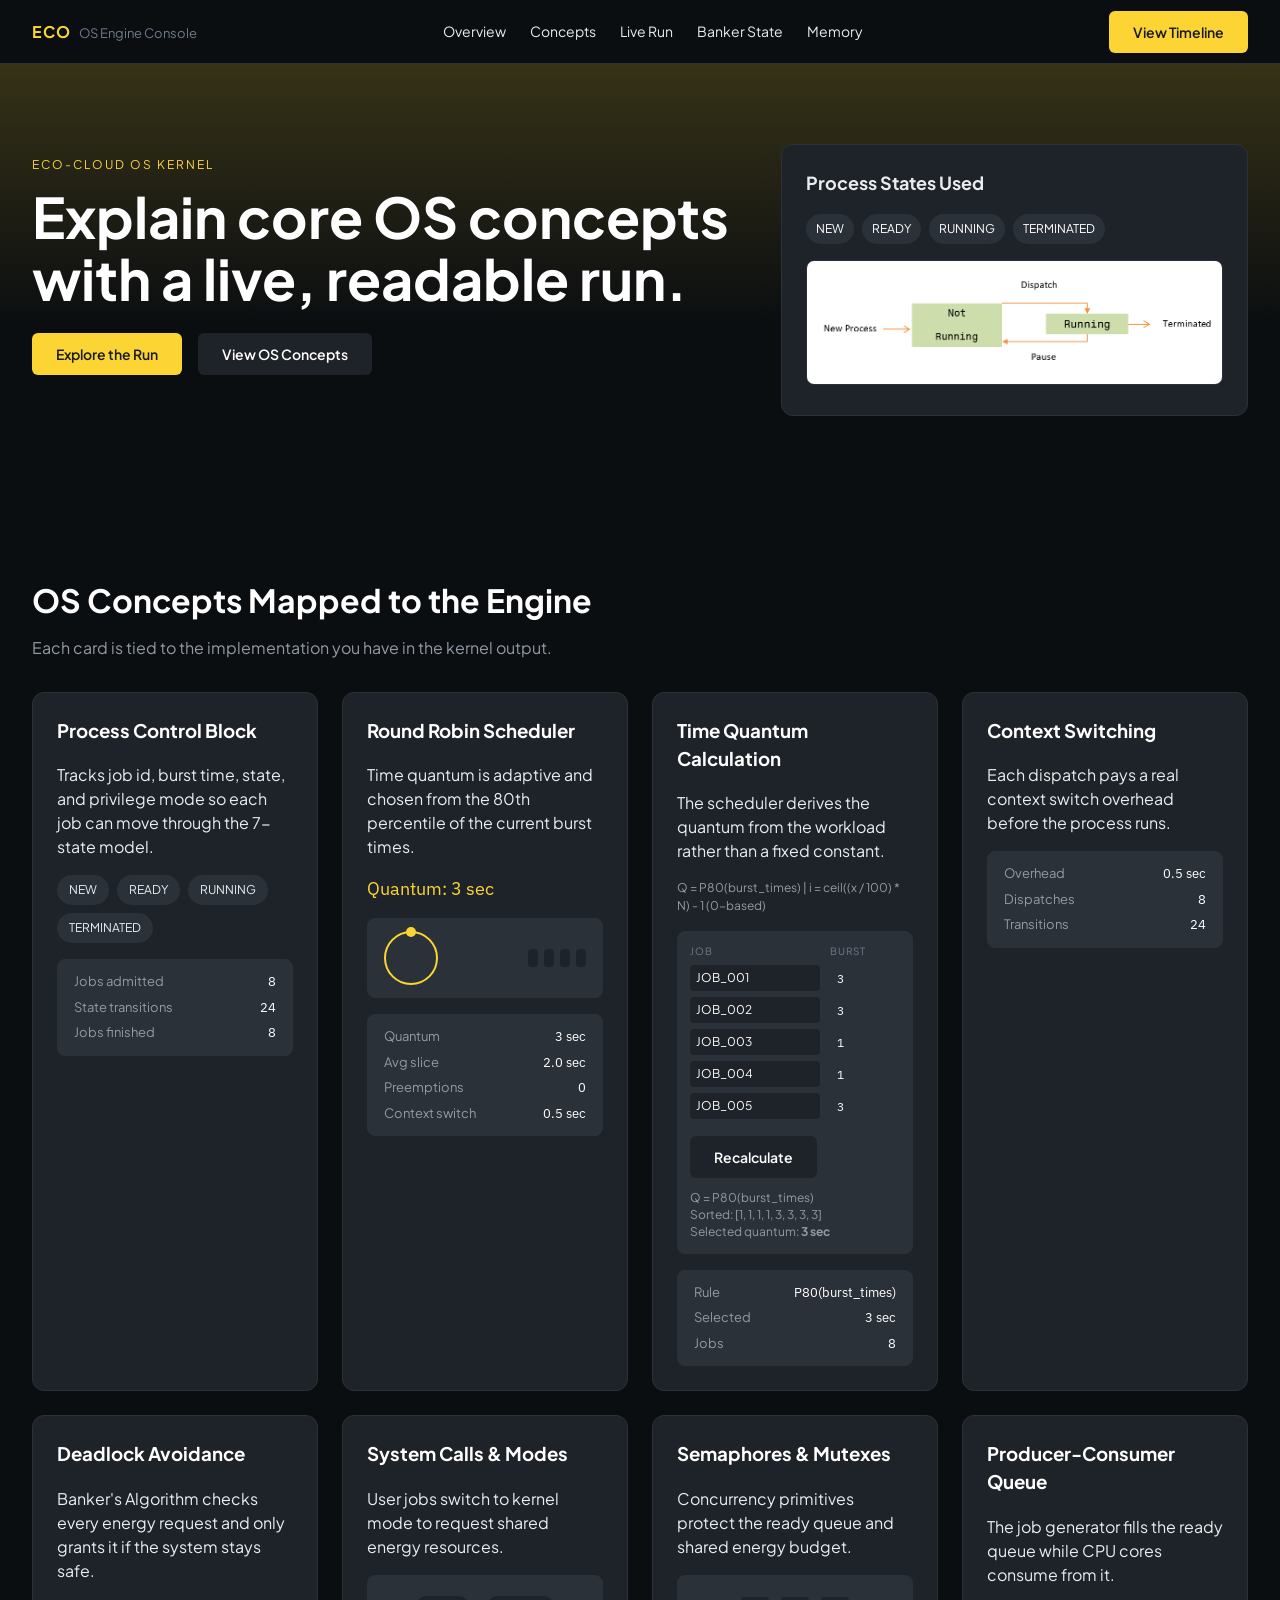
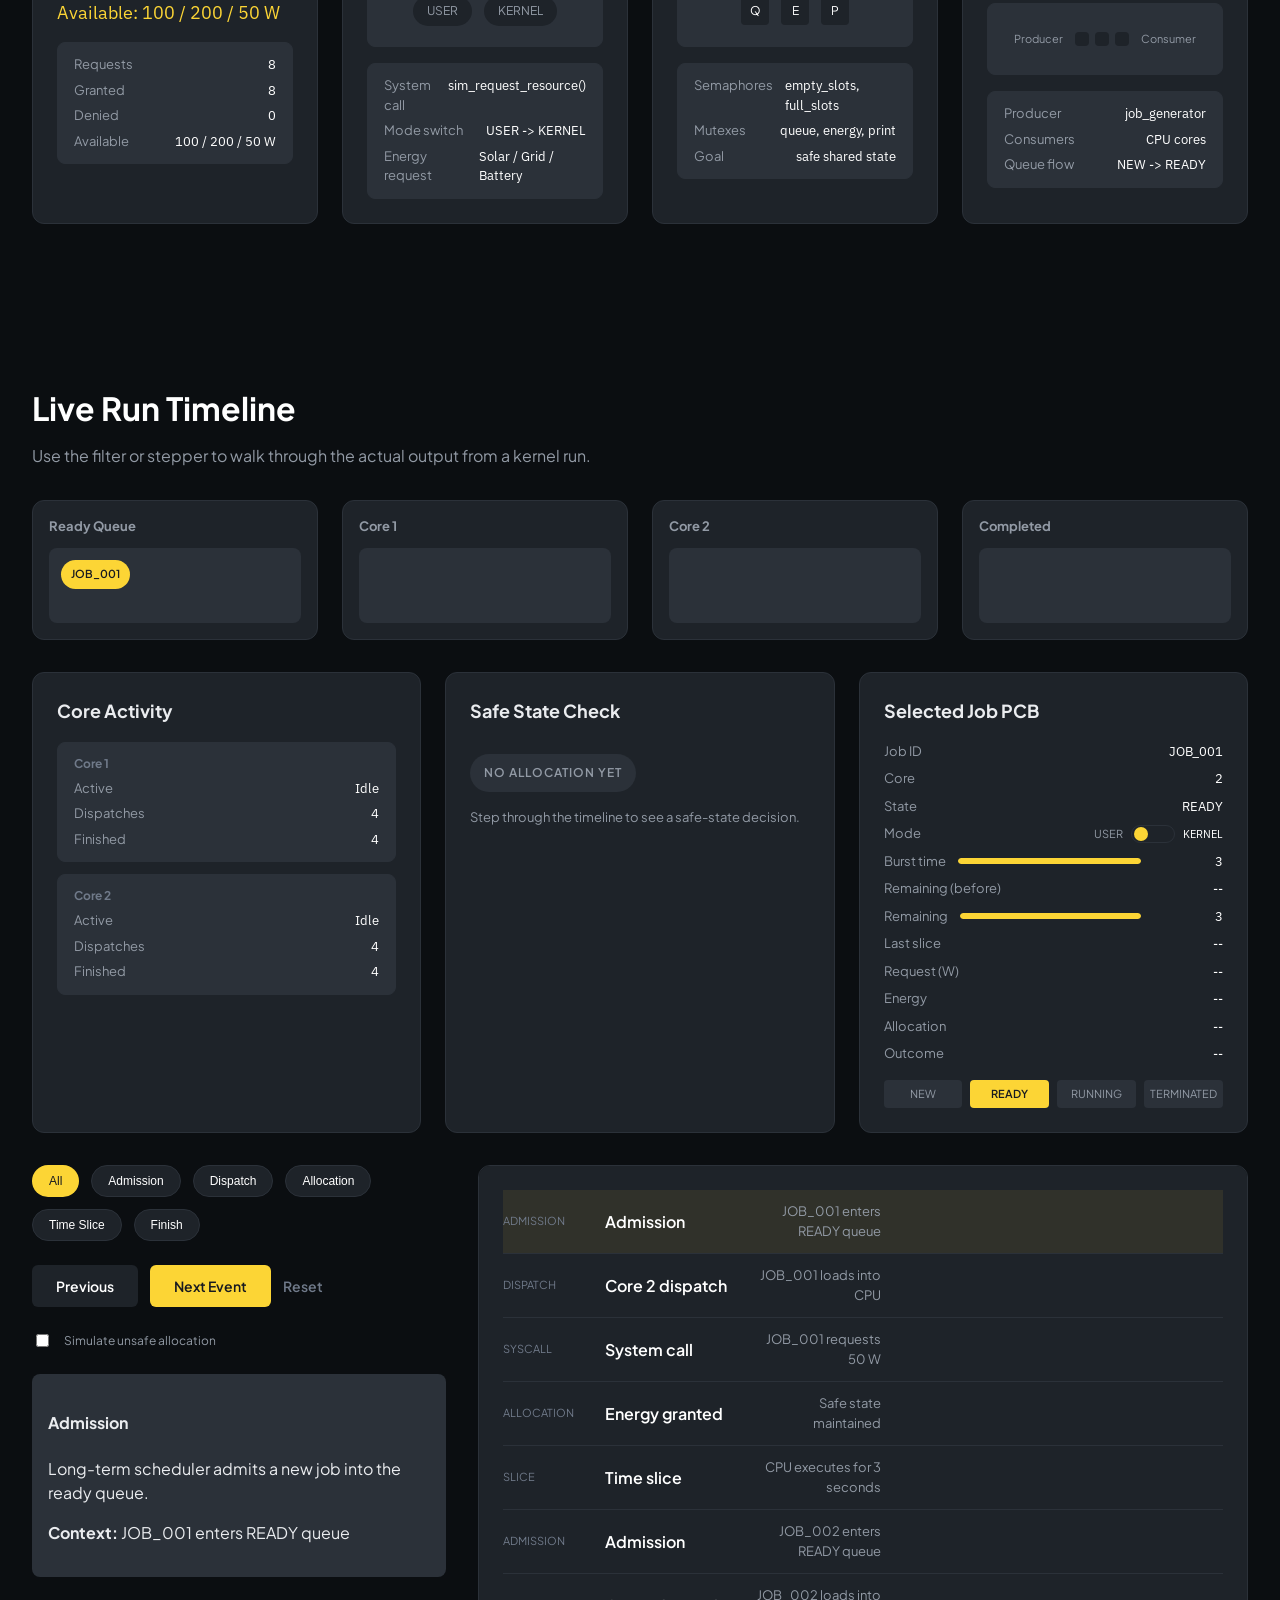
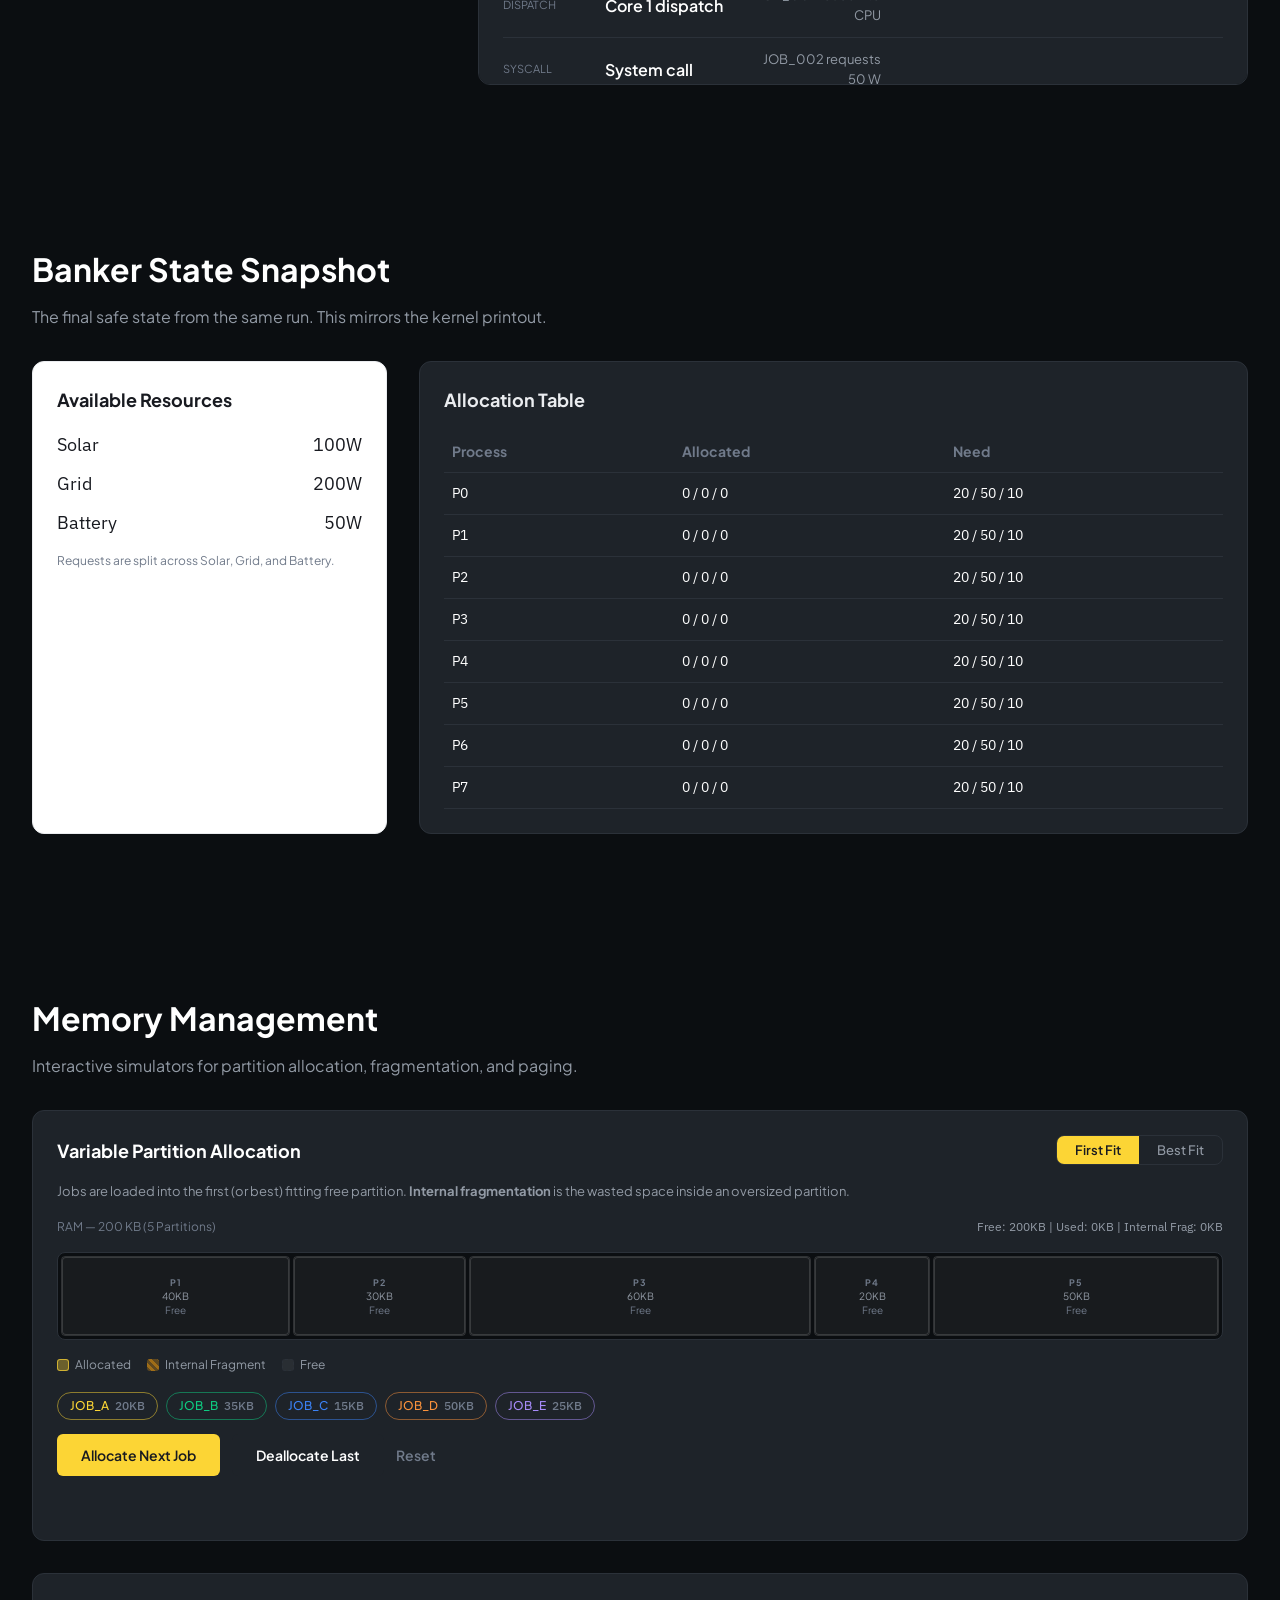
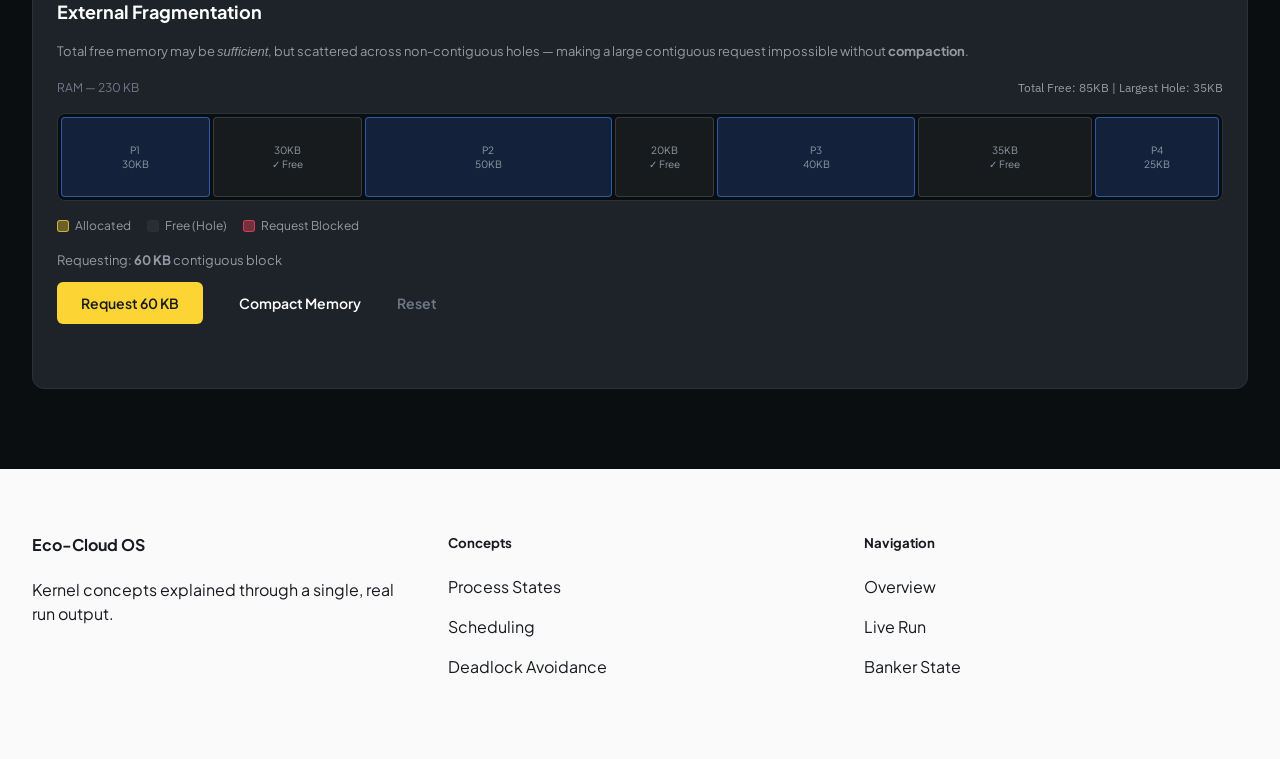
==== commit 56d2ddbc: "fianl 1 frontend update" ====
--- a/src/os_engine/frontend/index.html
+++ b/src/os_engine/frontend/index.html
@@ -17,6 +17,7 @@
       <a href="#concepts">Concepts</a>
       <a href="#run">Live Run</a>
       <a href="#banker">Banker State</a>
+      <a href="#memory">Memory</a>
     </nav>
     <button class="btn-primary" data-scroll="run">View Timeline</button>
   </header>
@@ -26,21 +27,16 @@
       <div class="hero-content">
         <p class="eyebrow">Eco-Cloud OS Kernel</p>
         <h1>Explain core OS concepts with a live, readable run.</h1>
-        <p class="hero-subtitle">
+        <!-- <p class="hero-subtitle">
           This frontend turns the kernel output into a guided walk-through: admission control,
           context switching, Round Robin scheduling, and Banker's Algorithm safety checks.
-        </p>
+        </p> -->
         <div class="hero-actions">
           <button class="btn-primary" data-scroll="run">Explore the Run</button>
           <button class="btn-secondary" data-scroll="concepts">View OS Concepts</button>
         </div>
-        <div class="hero-stats" id="summary-cards"></div>
       </div>
       <div class="hero-panel">
-        <div class="panel-card">
-          <h3>Run Configuration</h3>
-          <div class="panel-grid" id="run-config"></div>
-        </div>
         <div class="panel-card">
           <h3>Process States Used</h3>
           <div class="state-chips" id="state-chips"></div>
@@ -223,6 +219,77 @@
         </div>
       </div>
     </section>
+
+    <section class="section" id="memory">
+      <div class="section-header">
+        <h2>Memory Management</h2>
+        <p>Interactive simulators for partition allocation, fragmentation, and paging.</p>
+      </div>
+
+      <div class="memory-panels">
+
+        <!-- Panel 1: Variable Partition Allocator -->
+        <div class="panel-card mem-panel">
+          <div class="mem-panel-header">
+            <h3>Variable Partition Allocation</h3>
+            <div class="mem-strategy-toggle">
+              <button class="mem-strategy-btn active" id="btn-first-fit">First Fit</button>
+              <button class="mem-strategy-btn" id="btn-best-fit">Best Fit</button>
+            </div>
+          </div>
+          <p class="mem-desc">Jobs are loaded into the first (or best) fitting free partition. <strong>Internal fragmentation</strong> is the wasted space inside an oversized partition.</p>
+          <div class="mem-strip-label">
+            <span>RAM — 200 KB (5 Partitions)</span>
+            <span id="part-stats">Free: 200 KB | Used: 0 KB | Wasted: 0 KB</span>
+          </div>
+          <div class="mem-strip" id="partition-strip"></div>
+          <div class="mem-legend">
+            <span class="mem-legend-item"><span class="mem-dot allocated"></span>Allocated</span>
+            <span class="mem-legend-item"><span class="mem-dot waste"></span>Internal Fragment</span>
+            <span class="mem-legend-item"><span class="mem-dot free"></span>Free</span>
+          </div>
+          <div class="mem-controls">
+            <div class="mem-job-queue" id="part-job-queue"></div>
+            <div class="mem-btns">
+              <button class="btn-primary" id="part-allocate">Allocate Next Job</button>
+              <button class="btn-secondary" id="part-deallocate">Deallocate Last</button>
+              <button class="btn-tertiary" id="part-reset">Reset</button>
+            </div>
+          </div>
+          <div class="mem-info-box" id="part-info"></div>
+        </div>
+
+        <!-- Panel 2: External Fragmentation -->
+        <div class="panel-card mem-panel">
+          <h3>External Fragmentation</h3>
+          <p class="mem-desc">Total free memory may be <em>sufficient</em>, but scattered across non-contiguous holes &mdash; making a large contiguous request impossible without <strong>compaction</strong>.</p>
+          <div class="mem-strip-label">
+            <span>RAM &mdash; 230 KB</span>
+            <span id="ext-stats">Total Free: 85 KB | Largest Hole: 35 KB</span>
+          </div>
+          <div class="mem-strip" id="ext-strip"></div>
+          <div class="mem-legend">
+            <span class="mem-legend-item"><span class="mem-dot allocated"></span>Allocated</span>
+            <span class="mem-legend-item"><span class="mem-dot free"></span>Free (Hole)</span>
+            <span class="mem-legend-item"><span class="mem-dot request-fail"></span>Request Blocked</span>
+          </div>
+          <div class="ext-request-area">
+            <div class="ext-request-info">
+              <span>Requesting: <strong>60 KB</strong> contiguous block</span>
+              <span class="ext-verdict" id="ext-verdict"></span>
+            </div>
+            <div class="mem-btns">
+              <button class="btn-primary" id="ext-request">Request 60 KB</button>
+              <button class="btn-secondary" id="ext-compact">Compact Memory</button>
+              <button class="btn-tertiary" id="ext-reset">Reset</button>
+            </div>
+          </div>
+          <div class="mem-info-box" id="ext-info"></div>
+        </div>
+
+      </div>
+    </section>
+
   </main>
 
   <footer class="footer-light">
--- a/src/os_engine/frontend/styles.css
+++ b/src/os_engine/frontend/styles.css
@@ -1206,3 +1206,483 @@
     grid-column: 1 / -1;
   }
 }
+
+/* ============================================================
+   MEMORY MANAGEMENT SECTION
+   ============================================================ */
+
+.memory-panels {
+  display: grid;
+  gap: var(--space-xl);
+}
+
+.mem-panel {
+  display: grid;
+  gap: var(--space-md);
+}
+
+.mem-panel h3 {
+  margin: 0;
+  color: var(--on-dark);
+  font-size: 18px;
+}
+
+.mem-panel-header {
+  display: flex;
+  align-items: center;
+  justify-content: space-between;
+  flex-wrap: wrap;
+  gap: var(--space-sm);
+}
+
+.mem-strategy-toggle {
+  display: flex;
+  border-radius: var(--radius-lg);
+  overflow: hidden;
+  border: 1px solid var(--hairline-on-dark);
+}
+
+.mem-strategy-btn {
+  padding: 6px 18px;
+  background: transparent;
+  border: none;
+  cursor: pointer;
+  font-family: var(--font-display);
+  font-size: 13px;
+  font-weight: 500;
+  color: var(--muted-strong);
+  transition: background 0.15s, color 0.15s;
+}
+
+.mem-strategy-btn.active {
+  background: var(--primary);
+  color: var(--on-primary);
+  font-weight: 600;
+}
+
+.mem-desc {
+  margin: 0;
+  font-size: 13px;
+  color: var(--muted-strong);
+  line-height: 1.6;
+}
+
+.mem-strip-label {
+  display: flex;
+  justify-content: space-between;
+  align-items: center;
+  font-size: 12px;
+  color: var(--muted);
+}
+
+.mem-strip-label span:last-child {
+  font-family: var(--font-number);
+  color: var(--muted-strong);
+}
+
+/* RAM Strip */
+.mem-strip {
+  display: flex;
+  height: 88px;
+  border-radius: var(--radius-lg);
+  overflow: hidden;
+  border: 1px solid var(--hairline-on-dark);
+  background: var(--canvas-dark);
+  gap: 3px;
+  padding: 3px;
+}
+
+.mem-partition {
+  display: flex;
+  height: 100%;
+  border-radius: var(--radius-sm);
+  overflow: hidden;
+  border: 1px solid rgba(255,255,255,0.15);
+  flex-shrink: 0;
+  transition: width 0.4s ease, border-color 0.3s ease;
+}
+
+.mem-part-num {
+  font-size: 9px;
+  text-transform: uppercase;
+  letter-spacing: 1px;
+  color: var(--muted);
+  font-weight: 700;
+}
+
+
+.mem-block {
+  display: flex;
+  align-items: center;
+  justify-content: center;
+  min-width: 2px;
+  transition: width 0.4s ease;
+  position: relative;
+  overflow: hidden;
+  border-radius: var(--radius-sm);
+  border: 1px solid rgba(255,255,255,0.10);
+}
+
+.mem-block-label {
+  font-size: 10px;
+  text-align: center;
+  line-height: 1.4;
+  color: var(--muted-strong);
+  pointer-events: none;
+}
+
+.mem-block.free {
+  background: rgba(255,255,255,0.055);
+  border: 1px solid rgba(255,255,255,0.14);
+}
+
+.mem-block.free.compacted {
+  background: rgba(14,203,129,0.15);
+  border: 1px solid rgba(14,203,129,0.6);
+  animation: compact-glow 2s ease-in-out infinite;
+}
+
+@keyframes compact-glow {
+  0%, 100% { background: rgba(14,203,129,0.15); }
+  50%       { background: rgba(14,203,129,0.25); }
+}
+
+.mem-block.allocated {
+  border: 2px solid;
+}
+
+.mem-block.waste {
+  background: repeating-linear-gradient(
+    45deg,
+    rgba(245,158,11,0.10),
+    rgba(245, 11, 11, 0.1) 4px,
+    rgba(245, 70, 11, 0.28) 4px,
+    rgba(245, 15, 11, 0.28) 8px
+  );
+  border: 1px solid rgba(245, 62, 11, 0.55);
+}
+
+.mem-block.request-fail {
+  background: rgba(246,70,93,0.18);
+  border: 2px solid rgba(246,70,93,0.7);
+  animation: fail-pulse 1.2s ease-in-out infinite;
+}
+
+.mem-block.ext-alloc {
+  background: rgba(59,130,246,0.18);
+  border: 1px solid rgba(59,130,246,0.6);
+}
+
+.frag-label {
+  color: #d2441c !important;
+  font-weight: 600;
+}
+
+/* Legend */
+.mem-legend {
+  display: flex;
+  gap: var(--space-md);
+  flex-wrap: wrap;
+  font-size: 12px;
+  color: var(--muted-strong);
+}
+
+.mem-legend-item {
+  display: flex;
+  align-items: center;
+  gap: 6px;
+}
+
+.mem-dot {
+  width: 12px;
+  height: 12px;
+  border-radius: 3px;
+  display: inline-block;
+  flex-shrink: 0;
+}
+
+.mem-dot.allocated {
+  background: rgba(252,213,53,0.35);
+  border: 1px solid rgba(252,213,53,0.7);
+}
+
+.mem-dot.waste {
+  background: repeating-linear-gradient(
+    45deg,
+    rgba(245,158,11,0.3),
+    rgba(245,158,11,0.3) 3px,
+    rgba(245,158,11,0.6) 3px,
+    rgba(245,158,11,0.6) 6px
+  );
+}
+
+.mem-dot.free {
+  background: rgba(255,255,255,0.05);
+  border: 1px dashed var(--hairline-on-dark);
+}
+
+.mem-dot.request-fail {
+  background: rgba(246,70,93,0.4);
+  border: 1px solid rgba(246,70,93,0.7);
+}
+
+/* Controls */
+.mem-controls {
+  display: flex;
+  flex-direction: column;
+  gap: var(--space-sm);
+}
+
+.mem-btns {
+  display: flex;
+  gap: var(--space-sm);
+  flex-wrap: wrap;
+  align-items: center;
+}
+
+.mem-job-queue {
+  display: flex;
+  flex-wrap: wrap;
+  gap: var(--space-xs);
+  min-height: 32px;
+  align-items: center;
+}
+
+.job-queue-chip {
+  display: flex;
+  align-items: center;
+  gap: 6px;
+  padding: 4px 12px;
+  border-radius: var(--radius-pill);
+  border: 1px solid;
+  background: transparent;
+  font-size: 12px;
+  font-weight: 500;
+}
+
+.job-chip-size {
+  color: var(--muted);
+  font-family: var(--font-number);
+}
+
+.mem-muted {
+  font-size: 12px;
+  color: var(--muted);
+  font-style: italic;
+}
+
+.mem-info-box {
+  min-height: 24px;
+  font-size: 13px;
+  padding: 4px 0;
+}
+
+.mem-warn {
+  color: var(--trading-down);
+}
+
+.mem-ok {
+  color: var(--trading-up);
+}
+
+/* External Fragmentation */
+.ext-request-area {
+  display: flex;
+  flex-direction: column;
+  gap: var(--space-sm);
+}
+
+.ext-request-info {
+  display: flex;
+  align-items: center;
+  gap: var(--space-md);
+  flex-wrap: wrap;
+  font-size: 13px;
+  color: var(--muted-strong);
+}
+
+.ext-verdict {
+  font-weight: 600;
+  font-size: 13px;
+  font-family: var(--font-number);
+}
+
+.ext-verdict.ext-fail {
+  color: var(--trading-down);
+}
+
+.ext-verdict.ext-success {
+  color: var(--trading-up);
+}
+
+/* Paging Simulator */
+.paging-controls {
+  display: flex;
+  gap: var(--space-lg);
+  flex-wrap: wrap;
+}
+
+.paging-input-group {
+  display: flex;
+  flex-direction: column;
+  gap: 6px;
+  font-size: 12px;
+  color: var(--muted-strong);
+}
+
+.paging-input,
+.paging-select {
+  background: var(--surface-elevated-dark);
+  border: 1px solid var(--hairline-on-dark);
+  border-radius: var(--radius-md);
+  color: var(--on-dark);
+  padding: 8px 12px;
+  font-family: var(--font-number);
+  font-size: 16px;
+  width: 160px;
+}
+
+.paging-input:focus,
+.paging-select:focus {
+  outline: none;
+  border-color: var(--primary);
+}
+
+.paging-result {
+  padding: var(--space-md);
+  background: var(--surface-elevated-dark);
+  border-radius: var(--radius-lg);
+  border: 1px solid var(--hairline-on-dark);
+  min-height: 80px;
+}
+
+.paging-breakdown {
+  display: flex;
+  align-items: center;
+  gap: var(--space-sm);
+  flex-wrap: wrap;
+  margin-bottom: var(--space-sm);
+}
+
+.paging-addr-chip {
+  padding: 8px 14px;
+  border-radius: var(--radius-lg);
+  text-align: center;
+  min-width: 80px;
+}
+
+.paging-addr-chip.logical {
+  background: rgba(59,130,246,0.15);
+  border: 1px solid rgba(59,130,246,0.5);
+}
+
+.paging-addr-chip.page-num {
+  background: rgba(252,213,53,0.12);
+  border: 1px solid rgba(252,213,53,0.5);
+}
+
+.paging-addr-chip.offset {
+  background: rgba(167,139,250,0.15);
+  border: 1px solid rgba(167,139,250,0.5);
+}
+
+.paging-addr-chip.physical {
+  background: rgba(14,203,129,0.12);
+  border: 1px solid rgba(14,203,129,0.5);
+}
+
+.paging-chip-label {
+  font-size: 10px;
+  text-transform: uppercase;
+  letter-spacing: 1px;
+  color: var(--muted);
+  margin-bottom: 4px;
+}
+
+.paging-chip-value {
+  font-family: var(--font-number);
+  font-size: 20px;
+  font-weight: 600;
+  color: var(--on-dark);
+}
+
+.paging-op {
+  font-size: 13px;
+  color: var(--muted);
+  font-family: var(--font-number);
+  white-space: nowrap;
+}
+
+.paging-formula {
+  font-size: 12px;
+  color: var(--muted-strong);
+  font-family: var(--font-number);
+  border-top: 1px solid var(--hairline-on-dark);
+  padding-top: var(--space-xs);
+}
+
+.paging-formula strong {
+  color: var(--trading-up);
+}
+
+.paging-layout {
+  display: grid;
+  grid-template-columns: 1fr 1fr;
+  gap: var(--space-lg);
+}
+
+.paging-section {
+  display: flex;
+  flex-direction: column;
+  gap: var(--space-xs);
+}
+
+.paging-label {
+  font-size: 12px;
+  text-transform: uppercase;
+  letter-spacing: 1px;
+  color: var(--muted);
+  margin-bottom: 4px;
+}
+
+.page-table,
+.frame-table {
+  display: grid;
+  gap: 4px;
+  font-size: 12px;
+  font-family: var(--font-number);
+}
+
+.pt-header {
+  display: flex;
+  justify-content: space-between;
+  padding: 4px 10px;
+  font-size: 10px;
+  text-transform: uppercase;
+  letter-spacing: 1px;
+  color: var(--muted);
+}
+
+.pt-row {
+  display: flex;
+  justify-content: space-between;
+  padding: 6px 10px;
+  border-radius: var(--radius-sm);
+  background: var(--surface-elevated-dark);
+  border: 1px solid transparent;
+  transition: background 0.2s, border-color 0.2s;
+  color: var(--muted-strong);
+}
+
+.pt-row.pt-active {
+  background: rgba(252,213,53,0.12);
+  border-color: rgba(252,213,53,0.5);
+  color: var(--primary);
+  font-weight: 600;
+}
+
+@keyframes fail-pulse {
+  0%, 100% { opacity: 1; }
+  50% { opacity: 0.5; }
+}
+
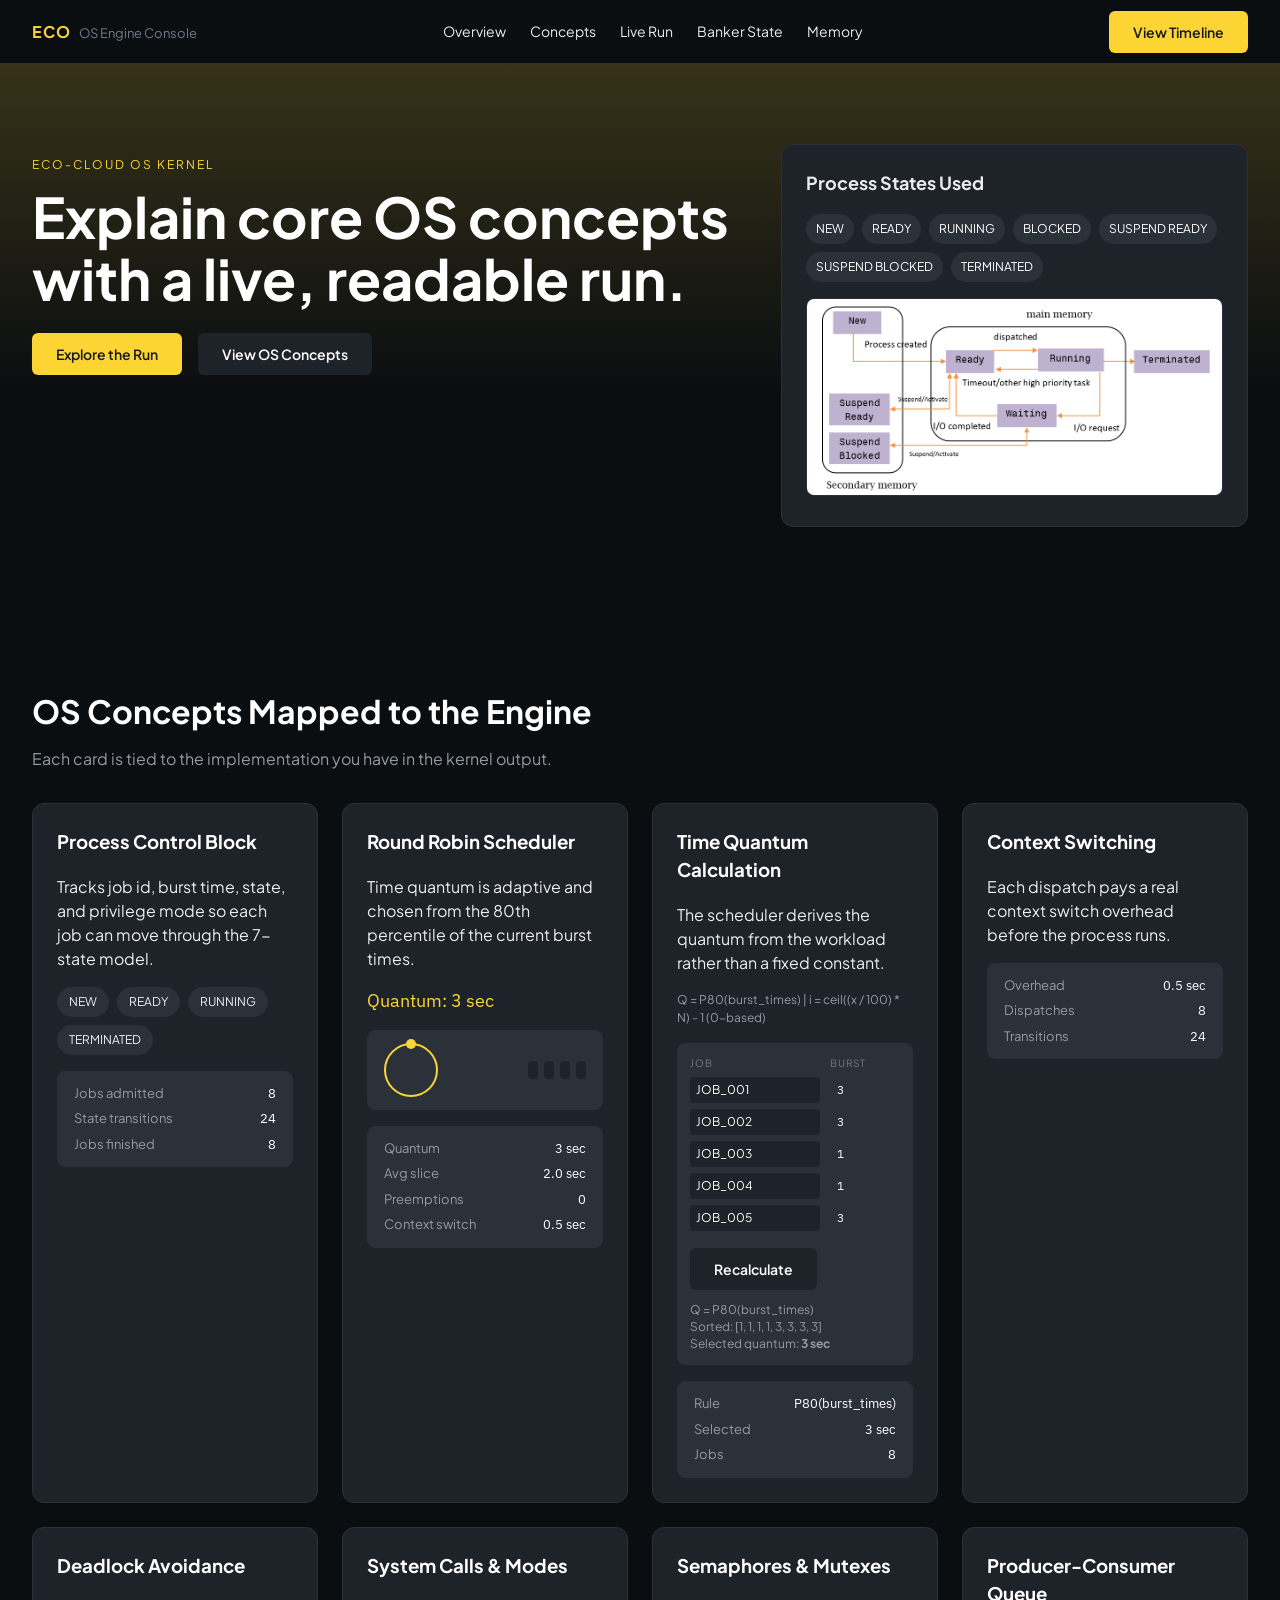
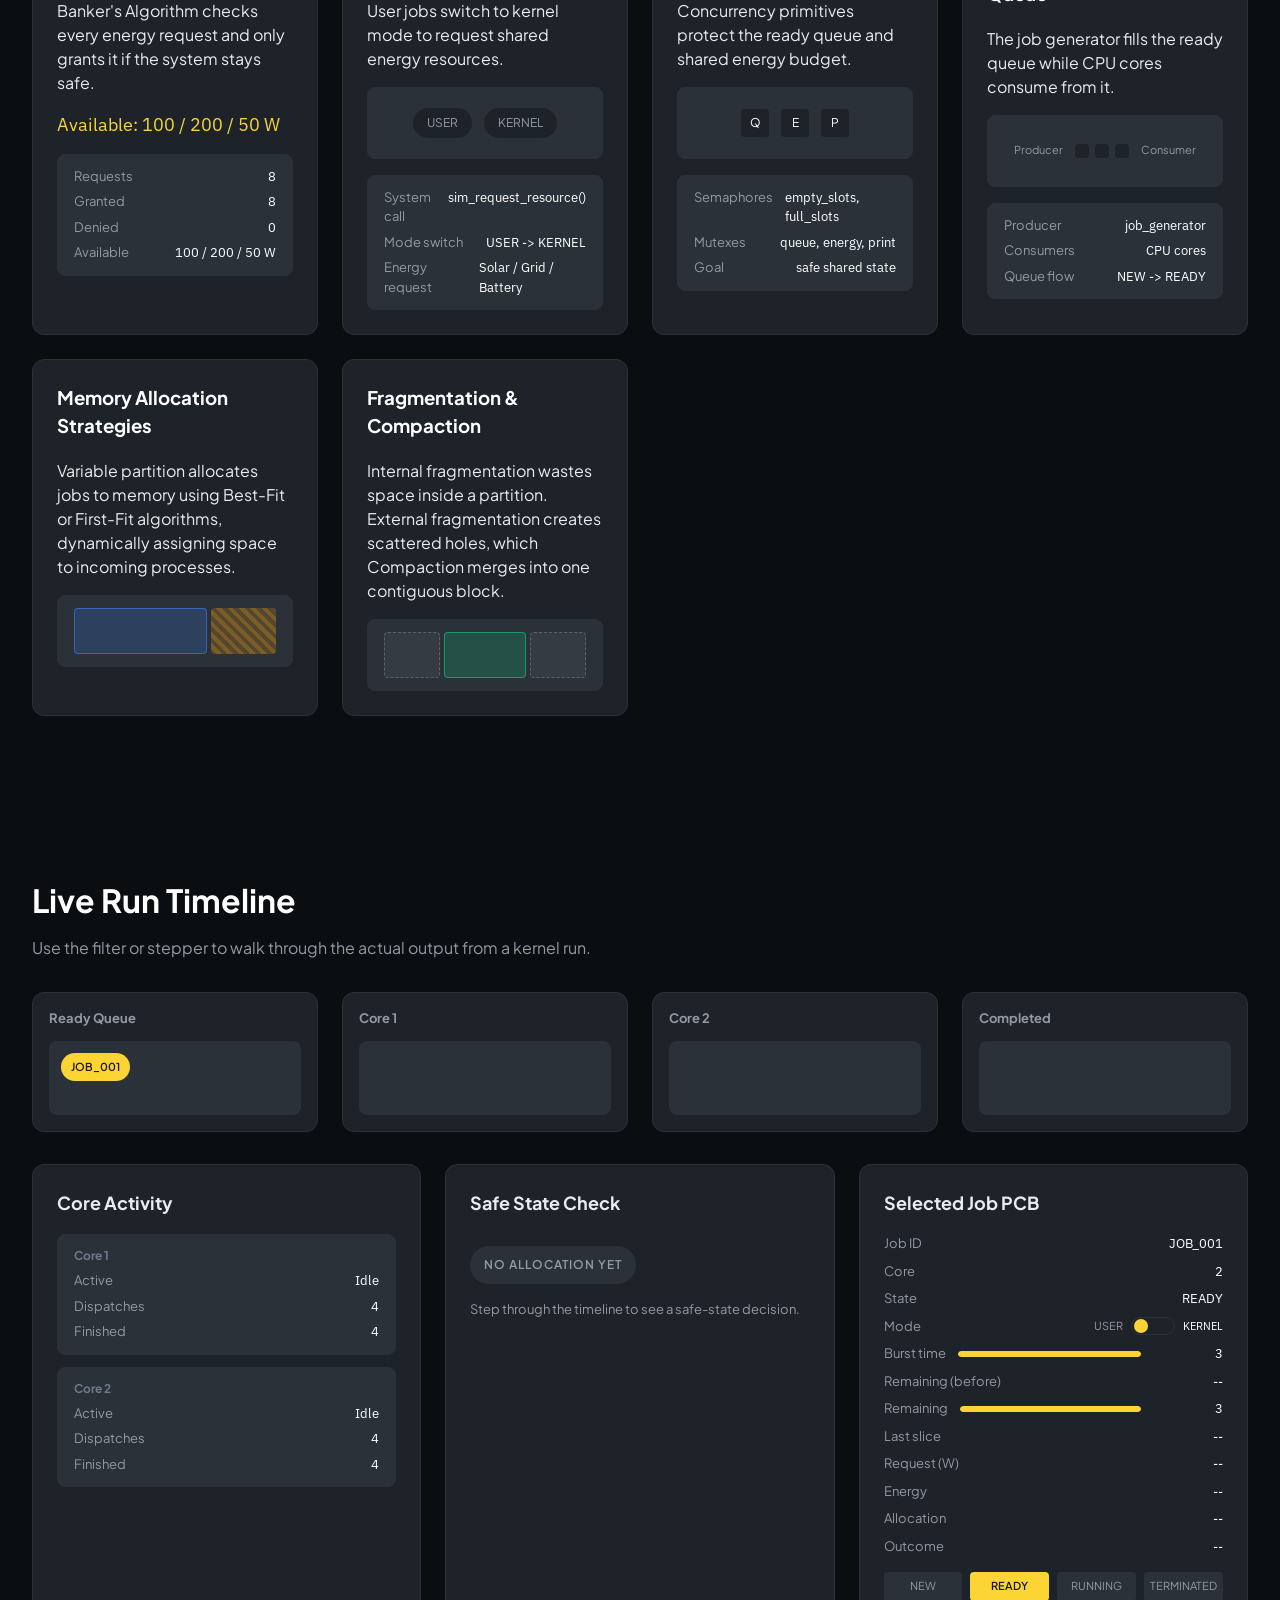
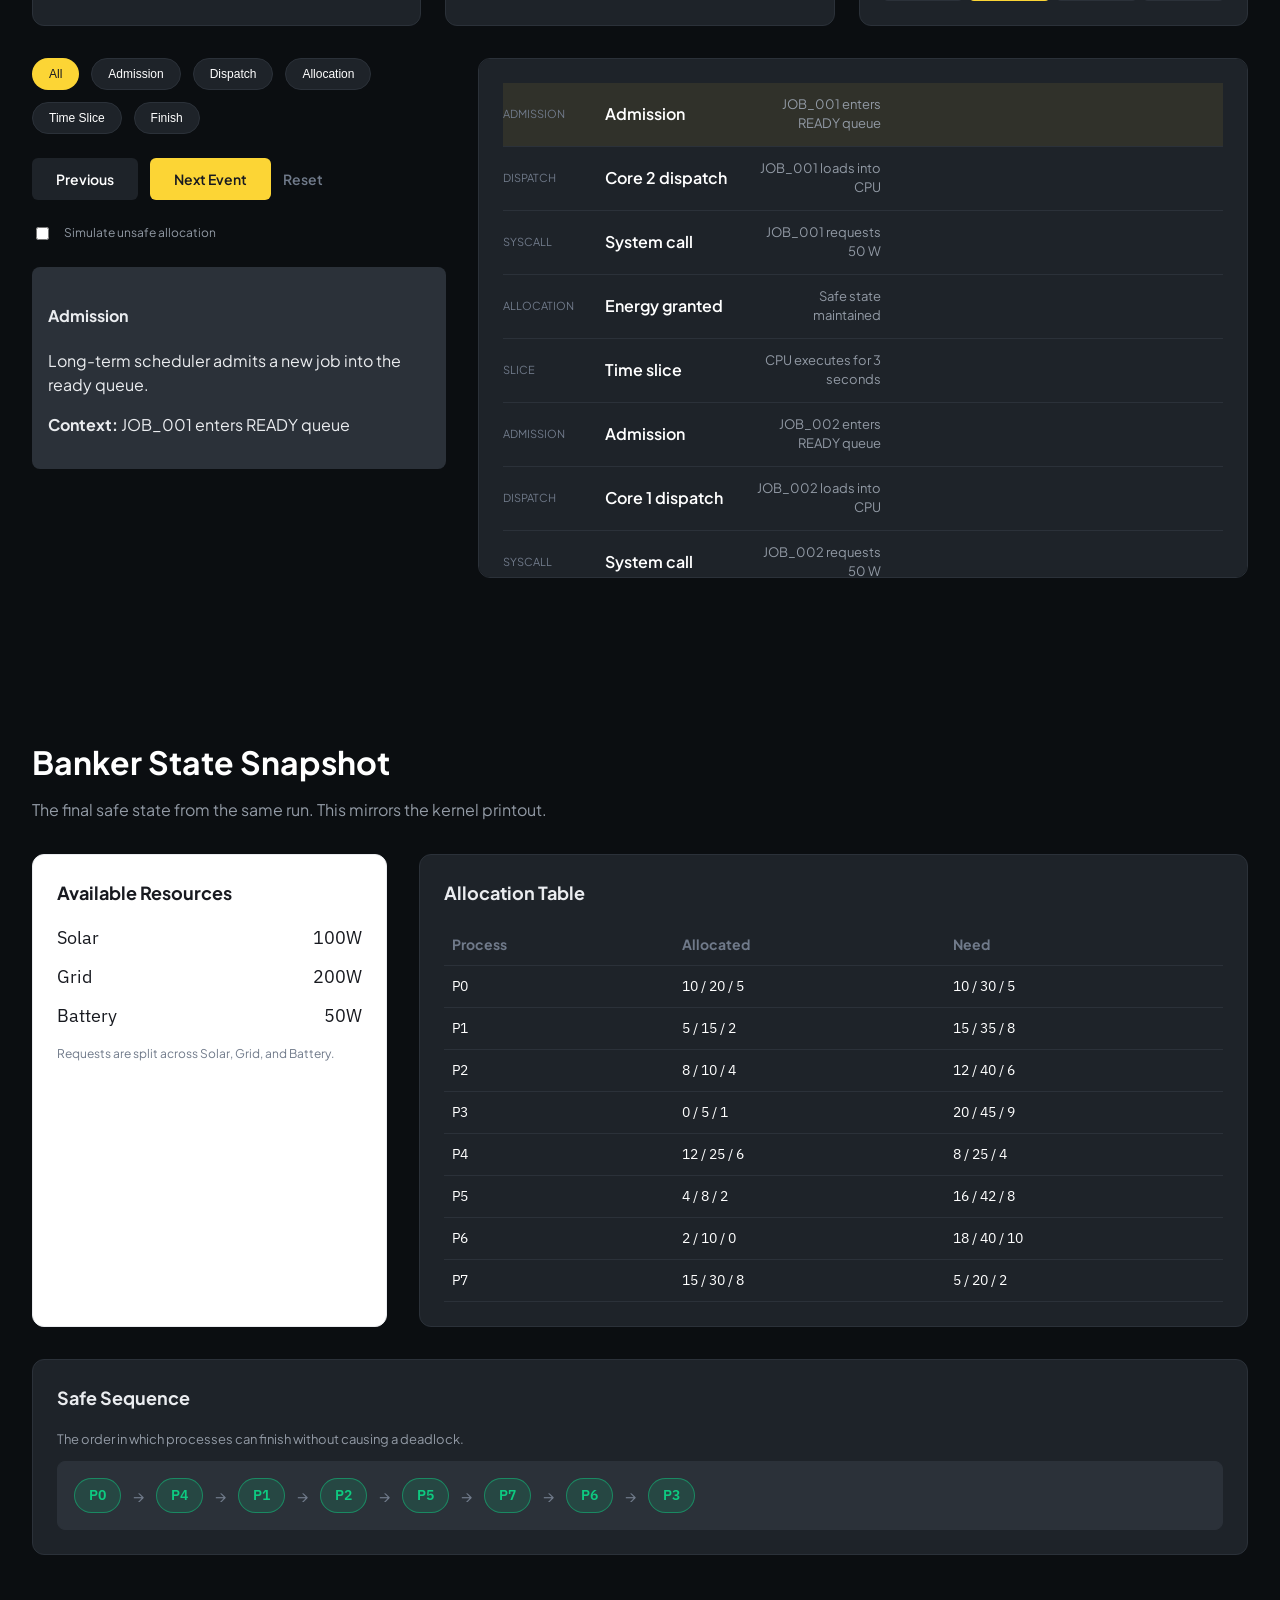
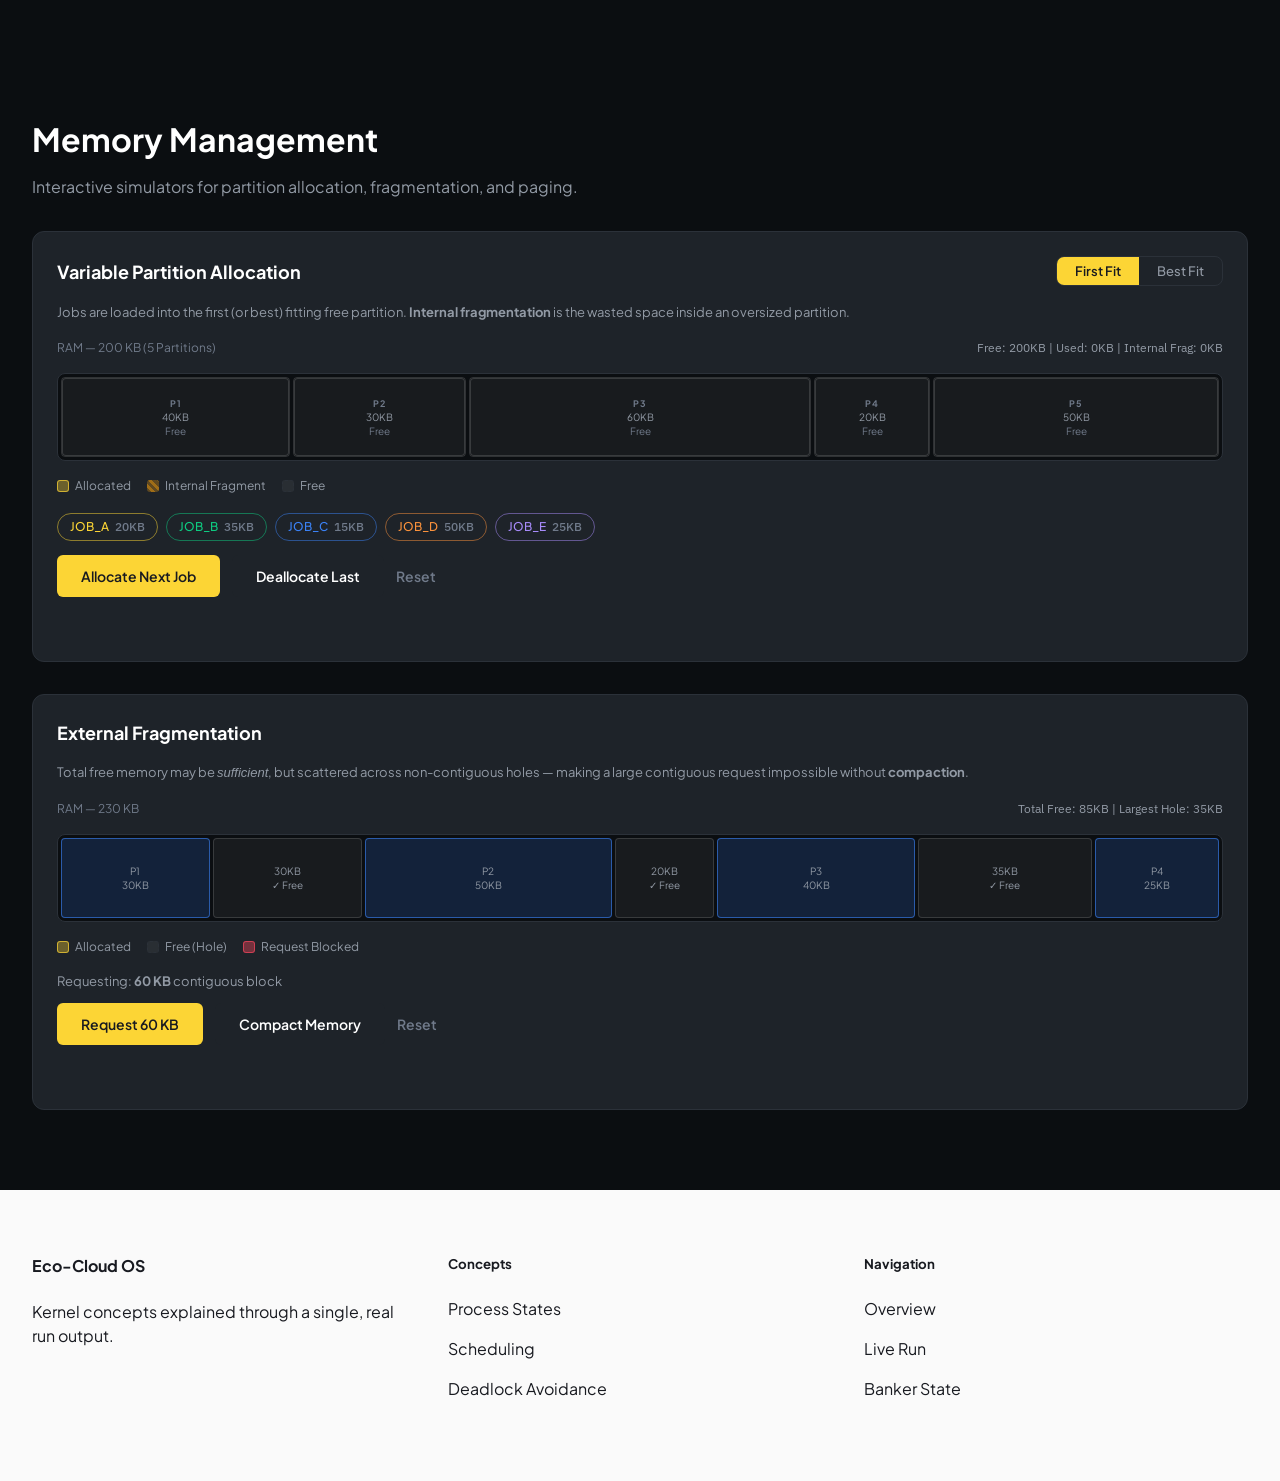
==== commit 1148b76d: "process states" ====
--- a/src/os_engine/frontend/index.html
+++ b/src/os_engine/frontend/index.html
@@ -40,7 +40,7 @@
         <div class="panel-card">
           <h3>Process States Used</h3>
           <div class="state-chips" id="state-chips"></div>
-          <img class="state-diagram" src="public/image.png" alt="Process state transitions" />
+          <img class="state-diagram" src="public/imagecd.png" alt="Process state transitions" />
         </div>
       </div>
     </section>
@@ -127,6 +127,23 @@
             <div class="queue-consumer">Consumer</div>
           </div>
           <div class="concept-detail" id="queue-details"></div>
+        </article>
+        <article class="concept-card">
+          <h3>Memory Allocation Strategies</h3>
+          <p>Variable partition allocates jobs to memory using Best-Fit or First-Fit algorithms, dynamically assigning space to incoming processes.</p>
+          <div class="concept-visual mem-fit-visual" aria-hidden="true" style="display: flex; gap: 4px; height: 32px;">
+            <div style="flex: 2; background: rgba(59,130,246,0.2); border: 1px solid rgba(59,130,246,0.6); border-radius: 4px; height: 100%;"></div>
+            <div style="flex: 1; background: repeating-linear-gradient(45deg, rgba(245,158,11,0.2), rgba(245,158,11,0.2) 4px, rgba(245,158,11,0.4) 4px, rgba(245,158,11,0.4) 8px); border-radius: 4px; height: 100%;"></div>
+          </div>
+        </article>
+        <article class="concept-card">
+          <h3>Fragmentation & Compaction</h3>
+          <p>Internal fragmentation wastes space inside a partition. External fragmentation creates scattered holes, which Compaction merges into one contiguous block.</p>
+          <div class="concept-visual mem-comp-visual" aria-hidden="true" style="display: flex; gap: 4px; height: 32px;">
+            <div style="flex: 1; background: rgba(255,255,255,0.05); border: 1px dashed rgba(255,255,255,0.2); border-radius: 4px; height: 100%;"></div>
+            <div style="flex: 1.5; background: rgba(14,203,129,0.2); border: 1px solid rgba(14,203,129,0.6); border-radius: 4px; height: 100%;"></div>
+            <div style="flex: 1; background: rgba(255,255,255,0.05); border: 1px dashed rgba(255,255,255,0.2); border-radius: 4px; height: 100%;"></div>
+          </div>
         </article>
       </div>
     </section>
@@ -217,6 +234,11 @@
             </table>
           </div>
         </div>
+        <div class="panel-card" style="grid-column: 1 / -1;">
+          <h3>Safe Sequence</h3>
+          <p class="mem-desc">The order in which processes can finish without causing a deadlock.</p>
+          <div class="safe-sequence-container" id="safe-sequence-grid"></div>
+        </div>
       </div>
     </section>
 
--- a/src/os_engine/frontend/styles.css
+++ b/src/os_engine/frontend/styles.css
@@ -1187,6 +1187,35 @@
   }
 }
 
+/* Safe Sequence */
+.safe-sequence-container {
+  display: flex;
+  flex-wrap: wrap;
+  align-items: center;
+  gap: var(--space-sm);
+  margin-top: var(--space-sm);
+  padding: var(--space-md);
+  background: var(--surface-elevated-dark);
+  border-radius: var(--radius-lg);
+  border: 1px solid var(--hairline-on-dark);
+}
+
+.safe-seq-chip {
+  padding: 6px 14px;
+  background: rgba(14,203,129,0.15);
+  border: 1px solid rgba(14,203,129,0.5);
+  color: var(--trading-up);
+  border-radius: var(--radius-pill);
+  font-family: var(--font-number);
+  font-weight: 600;
+  font-size: 14px;
+}
+
+.safe-seq-arrow {
+  color: var(--muted);
+  font-size: 16px;
+}
+
 @media (max-width: 720px) {
   .hero-content h1 {
     font-size: 38px;
